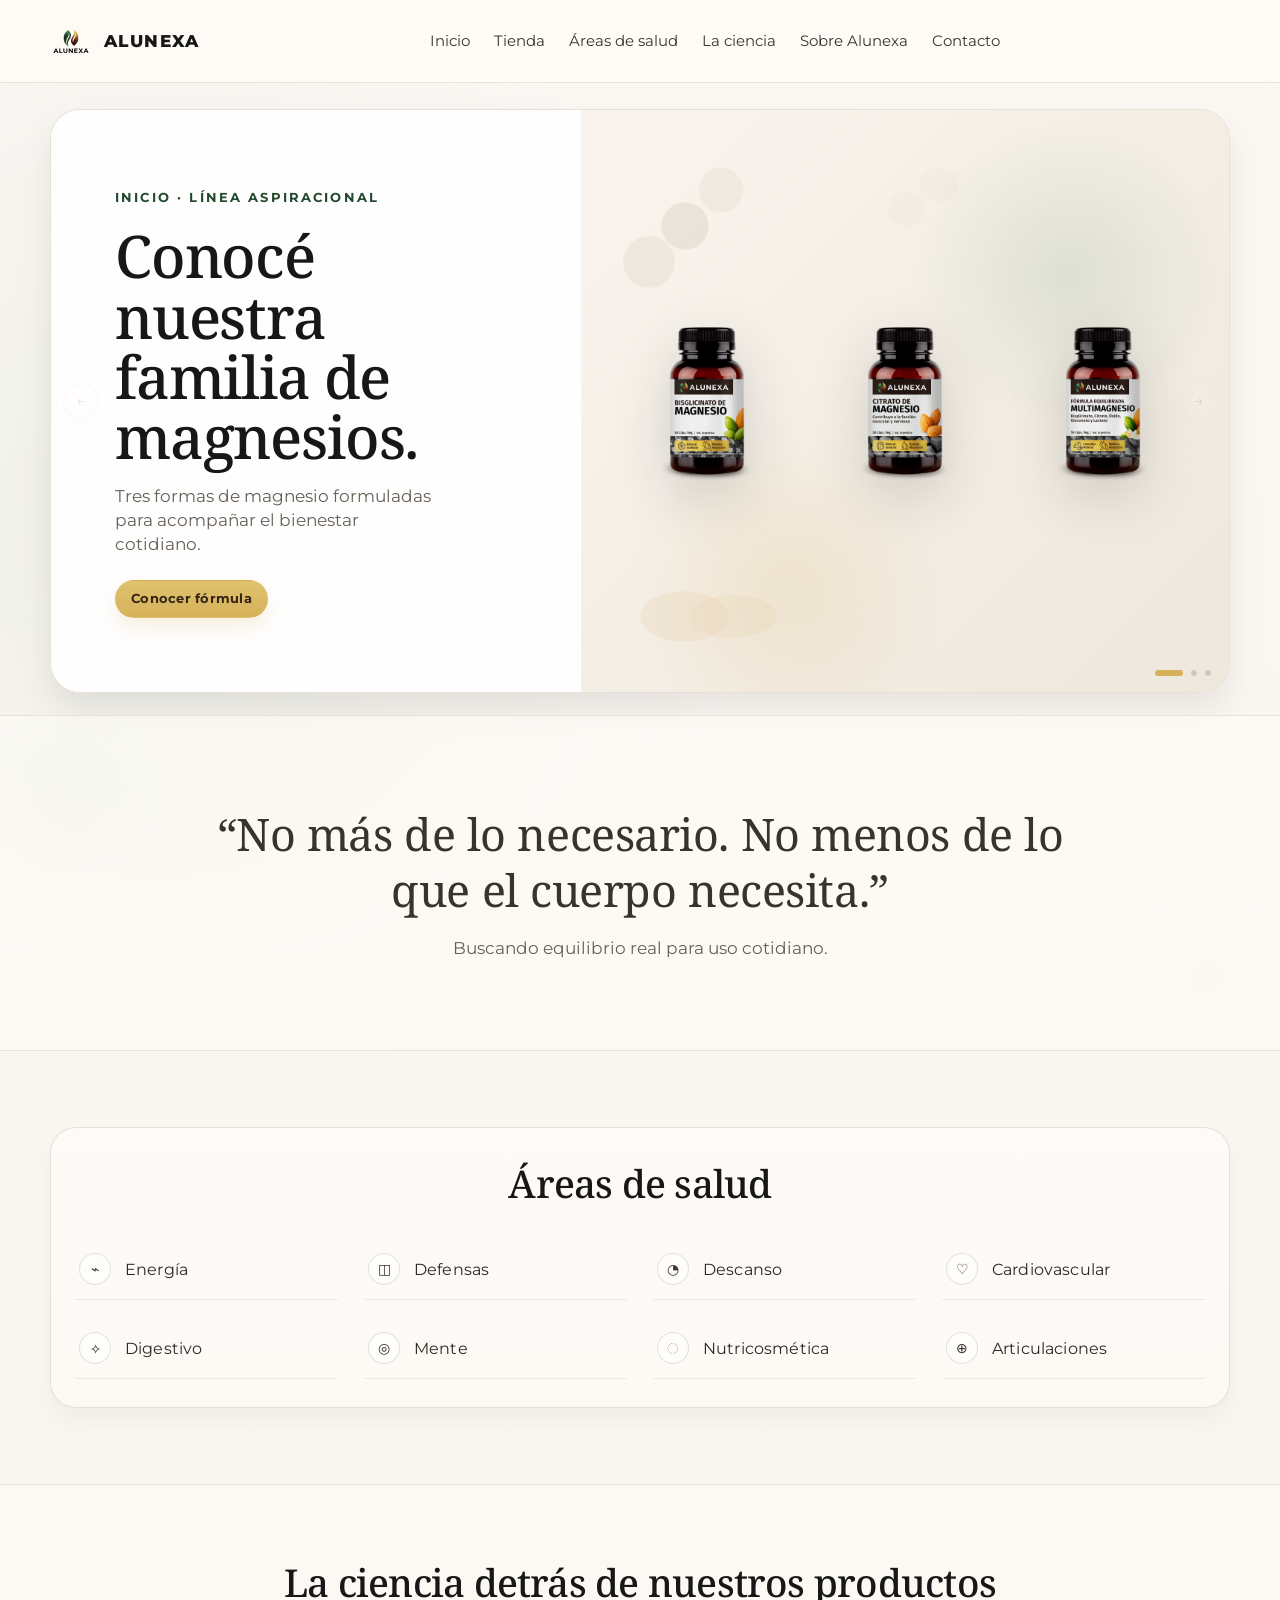
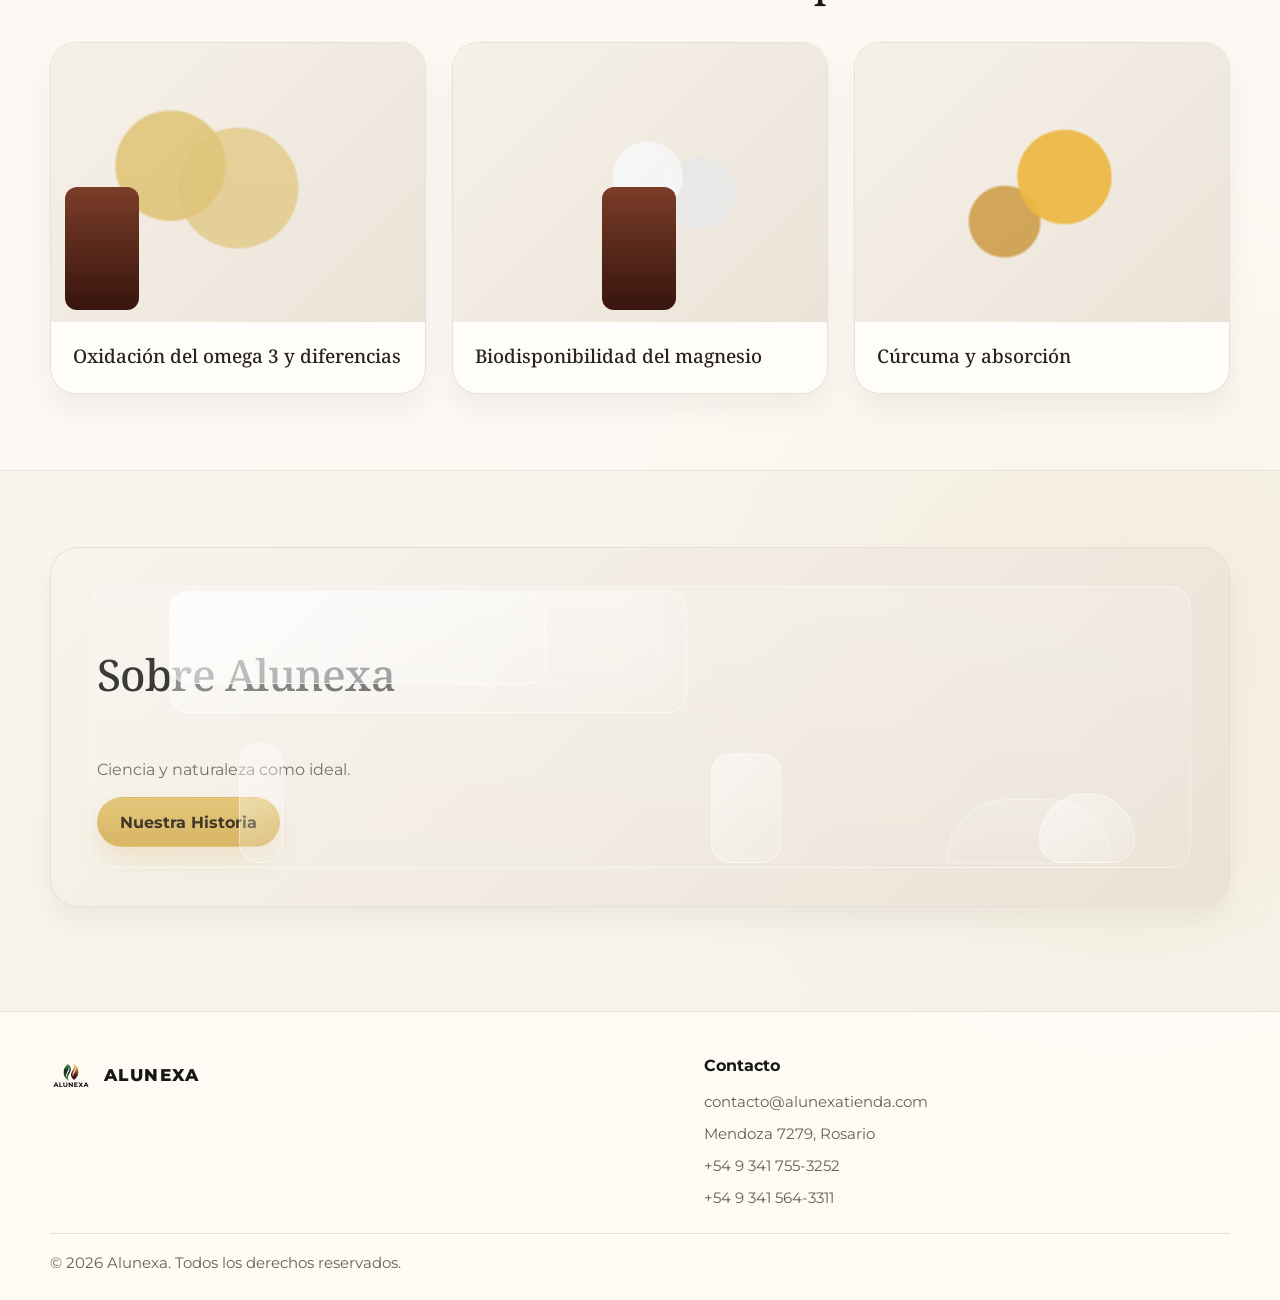
==== index.html @ 5a1b0956 "Fix about accessibility and mobile menu behavior" ====
<!DOCTYPE html>
<html lang="es">
<head>
  
  <meta charset="UTF-8" />
  <meta name="viewport" content="width=device-width, initial-scale=1.0" />
  <title>Alunexa — Ciencia y naturaleza</title>
  <meta name="description" content="Suplementos formulados con criterio. Ciencia y naturaleza para el bienestar cotidiano." />
<link rel="icon" href="assets/logo-alunexa.svg" type="image/svg+xml">
  <link rel="preconnect" href="https://fonts.googleapis.com">
  <link rel="preconnect" href="https://fonts.gstatic.com" crossorigin>
  <link href="https://fonts.googleapis.com/css2?family=Montserrat:wght@400;500;600;700&family=Noto+Sans:wght@400;500;600&family=Noto+Serif:wght@400;500;700&display=swap" rel="stylesheet">

  <link rel="stylesheet" href="styles.css">
</head>
<body>
  <header class="site-header">
    <div class="container header-inner">
      <a href="#inicio" class="brand" aria-label="Alunexa inicio">
        <img class="brand-logo" src="assets/logo-alunexa.svg" alt="Logo Alunexa">
        <div class="brand-name">ALUNEXA</div>
      </a>

      <nav class="nav" aria-label="Principal">
        <a href="#inicio">Inicio</a>
        <a href="tienda.html">Tienda</a>
        <a href="#areas">Áreas de salud</a>
        <a href="#ciencia">La ciencia</a>
        <a href="sobre-alunexa.html">Sobre Alunexa</a>
        <a href="sobre-alunexa.html#contacto">Contacto</a>
      </nav>

      <button
        class="menu-toggle"
        id="menuToggle"
        aria-label="Abrir menú"
        aria-expanded="false"
        aria-controls="mobileMenu">
        <span></span>
        <span></span>
        <span></span>
      </button>
    </div>

    <div class="mobile-menu" id="mobileMenu">
      <nav class="mobile-nav" aria-label="Menú móvil">
        <a href="#inicio">Inicio</a>
        <a href="tienda.html">Tienda</a>
        <a href="#areas">Áreas de salud</a>
        <a href="#ciencia">La ciencia</a>
        <a href="sobre-alunexa.html">Sobre Alunexa</a>
        <a href="sobre-alunexa.html#contacto">Contacto</a>
      </nav>
    </div>
  </header>

  <main id="inicio">
    <div class="hero-wrap container">
      <section class="hero-stack hero-slider" aria-label="Presentación principal deslizable">
        <div class="hero-track" id="heroTrack" aria-live="polite">
          <section class="hero-panel">
            <div class="hero-copy">
              <div class="mini-note">Inicio · Línea aspiracional</div>
              <h1 class="heading-serif">Conocé nuestra familia de magnesios.</h1>
              <p>Tres formas de magnesio formuladas para acompañar el bienestar cotidiano.</p>
              <div>
                <a class="btn-mini" href="tienda.html">Conocer fórmula</a>
              </div>
            </div>

            <div class="hero-visual" aria-hidden="true">
              <div class="abstract seed"></div>
              <div class="abstract almond"></div>
              <div class="abstract turmeric"></div>

              <div class="hero-products hero-products-mag">
                <img class="hero-bottle hero-bottle-mag" src="assets/bisglicinato-magnesio.png" alt="Bisglicinato de Magnesio">
                <img class="hero-bottle hero-bottle-mag" src="assets/citrato-magnesio.png" alt="Citrato de Magnesio">
                <img class="hero-bottle hero-bottle-mag" src="assets/multimagnesio.png" alt="Multimagnesio">
              </div>
            </div>
          </section>

          <section class="hero-panel">
            <div class="hero-copy">
              <div class="mini-note">Inicio · Producto destacado</div>
              <h2 class="heading-serif">Vitamina B12.</h2>
              <p>Energía diaria y función neurológica.</p>
              <div>
                <a class="btn-mini" href="tienda.html">Conocer fórmula</a>
              </div>
            </div>

            <div class="hero-visual" aria-hidden="true">
              <div class="abstract b12leaf"></div>
              <div class="texture texture-a"></div>

              <div class="hero-products hero-products-b12">
                <img class="hero-bottle hero-bottle-b12" src="assets/vitamina-b12.png" alt="Vitamina B12">
              </div>
            </div>
          </section>

          <section class="hero-panel">
            <div class="hero-copy">
              <div class="mini-note">Próximamente</div>
              <h2 class="heading-serif">NAD</h2>
              <p>Energía celular y equilibrio metabólico.</p>
              <div>
                <a class="btn-mini" href="tienda.html">Conocer fórmula</a>
              </div>
            </div>

            <div class="hero-visual" aria-hidden="true">
              <div class="abstract orange"></div>
              <div class="abstract oil"></div>
              <div class="texture texture-b"></div>

              <div class="hero-products hero-products-nad">
                <div class="nad-card">
                  <div>
                    <div class="nad-tag">Próximamente</div>
                    <div class="heading-serif nad-title">NAD</div>
                    <div class="nad-text">Energía celular y equilibrio metabólico.</div>
                  </div>
                </div>
              </div>
            </div>
          </section>
        </div>

        <div class="hero-slider-controls" role="group" aria-label="Controles del slider aspiracional">
          <div class="hero-nav">
            <button class="hero-arrow" id="heroPrev" aria-label="Slide anterior">←</button>
            <button class="hero-arrow" id="heroNext" aria-label="Slide siguiente">→</button>
          </div>

          <div class="hero-dots hero-dots-bottom" id="heroDots" aria-label="Indicadores de slide">
            <button class="hero-dot active" data-slide="0" aria-label="Ir al slide 1"></button>
            <button class="hero-dot" data-slide="1" aria-label="Ir al slide 2"></button>
            <button class="hero-dot" data-slide="2" aria-label="Ir al slide 3"></button>
          </div>
        </div>
      </section>
    </div>

    <div class="quote-block section-tight">
      <div class="quote-decoration quote-left"></div>
      <div class="quote-decoration quote-right"></div>

      <div class="container quote-card">
        <blockquote>“No más de lo necesario. No menos de lo que el cuerpo necesita.”</blockquote>
        <p>Buscando equilibrio real para uso cotidiano.</p>
      </div>
    </div>

    <section id="areas" class="section">
      <div class="container">
        <div class="area-strip">
          <div class="section-head">
            <h2 class="section-title heading-serif">Áreas de salud</h2>
          </div>

          <div class="grid-areas">
            <a class="health-link" href="tienda.html"><span class="health-symbol">⌁</span><span>Energía</span></a>
            <a class="health-link" href="tienda.html"><span class="health-symbol">◫</span><span>Defensas</span></a>
            <a class="health-link" href="tienda.html"><span class="health-symbol">◔</span><span>Descanso</span></a>
            <a class="health-link" href="tienda.html"><span class="health-symbol">♡</span><span>Cardiovascular</span></a>
            <a class="health-link" href="tienda.html"><span class="health-symbol">⟡</span><span>Digestivo</span></a>
            <a class="health-link" href="tienda.html"><span class="health-symbol">◎</span><span>Mente</span></a>
            <a class="health-link" href="tienda.html"><span class="health-symbol">◌</span><span>Nutricosmética</span></a>
            <a class="health-link" href="tienda.html"><span class="health-symbol">⊕</span><span>Articulaciones</span></a>
          </div>
        </div>
      </div>
    </section>

    <section id="ciencia" class="section science-section">
      <div class="container">
        <div class="section-head">
          <h2 class="section-title heading-serif">La ciencia detrás de nuestros productos</h2>
        </div>

        <div class="science-grid">
          <a class="science-card" href="ciencia.html#omega-3">
            <div class="science-media">
              <div class="science-art science-omega"></div>
              <div class="science-bottle"></div>
            </div>
            <div class="science-copy">
              <h3>Oxidación del omega 3 y diferencias</h3>
            </div>
          </a>

          <a class="science-card" href="ciencia.html#magnesio">
            <div class="science-media">
              <div class="science-art science-mag"></div>
              <div class="science-bottle science-bottle-center"></div>
            </div>
            <div class="science-copy">
              <h3>Biodisponibilidad del magnesio</h3>
            </div>
          </a>

          <a class="science-card" href="ciencia.html#curcuma">
            <div class="science-media">
              <div class="science-art science-curcuma"></div>
            </div>
            <div class="science-copy">
              <h3>Cúrcuma y absorción</h3>
            </div>
          </a>
        </div>
      </div>
    </section>

    <section id="sobre" class="section about-section">
      <div class="container">
        <div class="about-media about-layout">
          <div class="about-copy about-copy-hero">
            <h2 class="heading-serif about-title">Sobre Alunexa</h2>
            <p class="about-lead">Ciencia y naturaleza como ideal.</p>
            <div>
              <a class="btn" href="sobre-alunexa.html">Nuestra Historia</a>
            </div>
          </div>

          <div class="lab-stage" aria-hidden="true">
            <div class="lab-shape-1"></div>
            <div class="lab-shape-2"></div>
            <div class="lab-panel"></div>
            <div class="lab-card"></div>
            <div class="lab-card small"></div>
            <div class="bottle-lab"></div>
            <div class="beaker"></div>
            <div class="mortar"></div>
          </div>
        </div>
      </div>
    </section>
  </main>

  <footer class="site-footer">
    <div class="container">
      <div class="footer-grid footer-grid-2">
        <div class="footer-brand">
          <div class="brand">
            <img class="brand-logo" src="assets/logo-alunexa.svg" alt="Logo Alunexa">
            <div class="brand-name">ALUNEXA</div>
          </div>
        </div>

        <div class="footer-col">
          <h4>Contacto</h4>
          <div class="footer-links">
            <a href="mailto:contacto@alunexatienda.com">contacto@alunexatienda.com</a>
            <span>Mendoza 7279, Rosario</span>
            <a href="tel:+5493417553252">+54 9 341 755-3252</a>
            <a href="tel:+5493415643311">+54 9 341 564-3311</a>
          </div>
        </div>
      </div>

      <div class="footer-bottom">
        <span>© 2026 Alunexa. Todos los derechos reservados.</span>
      </div>
    </div>
  </footer>

  <script src="script.js"></script>
</body>
</html>
---- styles.css ----
:root{
  --bg:#f7f3ec;
  --bg-soft:#fffdfa;
  --line:#e7dfd4;
  --text:#171717;
  --muted:#666056;
  --green:#437848;
  --green-deep:#23482c;
  --gold:#d6b15a;
  --shadow:0 18px 34px rgba(17,17,17,.08);
  --radius-xl:30px;
  --radius-lg:24px;
  --radius-md:18px;
  --container:1180px;
}

*{box-sizing:border-box}
html{scroll-behavior:smooth}
body{
  margin:0;
  font-family:"Montserrat","Noto Sans",Arial,sans-serif;
  color:var(--text);
  background:
    radial-gradient(circle at 12% 18%, rgba(67,120,72,.06), transparent 23%),
    radial-gradient(circle at 88% 78%, rgba(214,177,90,.12), transparent 21%),
    linear-gradient(180deg, #fbf8f4 0%, var(--bg) 100%);
  line-height:1.45;
}

img{max-width:100%;display:block}
a{text-decoration:none;color:inherit}
button{font:inherit}

.container{
  width:min(var(--container), calc(100% - 34px));
  margin:0 auto;
}

.section{padding:76px 0}
.section-tight{padding:52px 0}

.heading-serif{
  font-family:"Noto Serif",serif;
  font-weight:500;
  letter-spacing:-.02em;
}

.section-head{
  max-width:880px;
  margin:0 auto;
  text-align:center;
}

.section-title{
  margin:0;
  font-size:clamp(1.95rem, 3vw, 3rem);
  line-height:1.12;
}

.site-header{
  position:sticky;
  top:0;
  z-index:20;
  backdrop-filter:blur(12px);
  background:rgba(255,252,247,.84);
  border-bottom:1px solid rgba(231,223,212,.9);
}

.header-inner{
  min-height:82px;
  display:grid;
  grid-template-columns:auto 1fr auto;
  gap:20px;
  align-items:center;
}

.brand{
  display:flex;
  align-items:center;
  gap:12px;
}

.brand-logo{
  width:42px;
  height:42px;
  object-fit:contain;
}

.brand-name{
  font-size:1.08rem;
  font-weight:800;
  letter-spacing:.08em;
}

.nav{
  display:flex;
  justify-content:center;
  gap:24px;
  flex-wrap:wrap;
}

.nav a{
  position:relative;
  padding:6px 0;
  font-size:.95rem;
  color:#39342e;
}

.nav a::after{
  content:"";
  position:absolute;
  left:0;
  bottom:0;
  width:100%;
  height:1px;
  background:var(--gold);
  transform:scaleX(0);
  transform-origin:center;
  transition:all .22s ease;
}

.nav a:hover::after{
  transform:scaleX(1);
}

.menu-toggle{
  display:none;
  width:44px;
  height:44px;
  border:none;
  background:transparent;
  padding:0;
  cursor:pointer;
  align-items:center;
  justify-content:center;
  flex-direction:column;
  gap:5px;
}

.menu-toggle span{
  display:block;
  width:20px;
  height:1.5px;
  background:#2d2924;
  transition:all .22s ease;
}

.mobile-menu{
  display:none;
  border-top:1px solid rgba(231,223,212,.9);
  background:rgba(255,252,247,.96);
}

.mobile-nav{
  display:flex;
  flex-direction:column;
  gap:0;
  padding:10px 18px 16px;
}

.mobile-nav a{
  padding:14px 0;
  border-bottom:1px solid rgba(35,72,44,.08);
  color:#2d2924;
  font-size:.98rem;
}

.mobile-nav a:last-child{
  border-bottom:none;
}

.mobile-menu.is-open{
  display:block;
}

.btn,
.btn-mini{
  display:inline-flex;
  align-items:center;
  justify-content:center;
  border-radius:999px;
  border:1px solid transparent;
  transition:all .22s ease;
  cursor:pointer;
  background:linear-gradient(180deg, #e0c26d 0%, var(--gold) 100%);
  color:#312617;
  font-weight:700;
}

.btn{
  min-height:50px;
  padding:0 22px;
  box-shadow:0 12px 22px rgba(214,177,90,.24);
}

.btn-mini{
  min-height:38px;
  padding:0 15px;
  font-size:.83rem;
  letter-spacing:.02em;
  box-shadow:0 10px 18px rgba(214,177,90,.18);
}

.btn:hover,
.btn-mini:hover{
  transform:translateY(-1px);
}

.hero-wrap{
  padding:26px 0 22px;
}

.hero-stack{
  background:rgba(255,253,250,.82);
  border:1px solid rgba(231,223,212,.95);
  border-radius:var(--radius-xl);
  overflow:hidden;
  box-shadow:var(--shadow);
  position:relative;
}

.hero-slider{
  position:relative;
}

.hero-track{
  display:flex;
  width:100%;
  transition:transform .45s ease;
  will-change:transform;
}

.hero-panel{
  min-width:100%;
  min-height:540px;
  display:grid;
  grid-template-columns:.9fr 1.1fr;
  align-items:stretch;
  background:
    linear-gradient(180deg, rgba(255,255,255,.92), rgba(255,255,255,.95)),
    linear-gradient(135deg, #fbf8f3 0%, #f2ece2 100%);
}

.hero-copy{
  padding:78px 56px 74px 64px;
  display:flex;
  flex-direction:column;
  justify-content:center;
  position:relative;
  z-index:2;
}

.hero-copy h1,
.hero-copy h2{
  margin:0 0 18px;
  line-height:1.02;
  max-width:10ch;
  font-size:clamp(2.4rem, 4.6vw, 4.4rem);
}

.hero-copy p{
  margin:0 0 24px;
  max-width:30ch;
  font-size:1.04rem;
  color:var(--muted);
}

.mini-note{
  font-size:.84rem;
  text-transform:uppercase;
  letter-spacing:.16em;
  font-weight:700;
  color:var(--green-deep);
  margin-bottom:18px;
}

.hero-visual{
  position:relative;
  overflow:hidden;
  background:
    radial-gradient(circle at 75% 28%, rgba(67,120,72,.12), transparent 24%),
    radial-gradient(circle at 32% 82%, rgba(214,177,90,.16), transparent 24%),
    linear-gradient(135deg, #f9f5ee 0%, #eee7dc 100%);
}

.hero-products{
  position:absolute;
  inset:0;
  display:flex;
  align-items:end;
  justify-content:center;
  gap:20px;
  padding:34px 34px 28px;
  z-index:2;
}

.hero-products-mag{
  gap:12px;
  align-items:center;
  justify-content:center;
  padding:24px;
}

.hero-products-b12{
  justify-content:flex-end;
  padding-right:58px;
  align-items:center;
}

.hero-products-nad{
  justify-content:flex-end;
  padding-right:68px;
  align-items:center;
}

.hero-bottle{
  height:auto;
  object-fit:contain;
}

.hero-bottle-mag{
  width:min(31%, 270px);
  filter:drop-shadow(0 20px 28px rgba(17,17,17,.16));
}

.hero-bottle-b12{
  width:min(66%, 460px);
  filter:drop-shadow(0 22px 30px rgba(17,17,17,.18));
}

.nad-card{
  width:min(60%, 410px);
  min-height:250px;
  border-radius:24px;
  border:1px solid rgba(231,223,212,.9);
  background:linear-gradient(135deg, rgba(255,255,255,.88), rgba(255,255,255,.62));
  box-shadow:0 22px 34px rgba(17,17,17,.08);
  display:grid;
  place-items:center;
  text-align:center;
  padding:28px;
}

.nad-tag{
  font-size:.78rem;
  letter-spacing:.18em;
  text-transform:uppercase;
  color:var(--green-deep);
  font-weight:700;
  margin-bottom:10px;
}

.nad-title{
  font-size:2.4rem;
  line-height:1;
  margin-bottom:10px;
}

.nad-text{
  color:var(--muted);
  max-width:22ch;
  margin:0 auto;
}

.texture,
.abstract{
  position:absolute;
  pointer-events:none;
}

.texture-a{
  width:180px;
  height:180px;
  left:16px;
  top:20px;
  opacity:.16;
  background:radial-gradient(circle at 40% 40%, rgba(67,120,72,.28), transparent 62%);
}

.texture-b{
  width:160px;
  height:160px;
  right:18px;
  bottom:18px;
  opacity:.16;
  background:radial-gradient(circle at 55% 55%, rgba(214,177,90,.32), transparent 64%);
}

.abstract.seed{
  width:180px;
  height:180px;
  left:14px;
  top:26px;
  opacity:.18;
  background-image:
    radial-gradient(ellipse at 50% 50%, rgba(142,112,71,.6) 0 18%, transparent 19%),
    radial-gradient(ellipse at 30% 70%, rgba(142,112,71,.45) 0 14%, transparent 15%),
    radial-gradient(ellipse at 70% 30%, rgba(142,112,71,.38) 0 12%, transparent 13%);
}

.abstract.turmeric{
  width:188px;
  height:120px;
  left:24px;
  bottom:18px;
  opacity:.18;
  background-image:
    radial-gradient(ellipse at 42% 52%, rgba(209,141,54,.44) 0 28%, transparent 29%),
    radial-gradient(ellipse at 68% 52%, rgba(209,141,54,.32) 0 24%, transparent 25%);
}

.abstract.b12leaf{
  width:180px;
  height:240px;
  right:16px;
  top:22px;
  opacity:.18;
  background-image:linear-gradient(180deg, rgba(104,146,80,.44), rgba(78,112,57,.22));
  clip-path:polygon(51% 0, 62% 8%, 76% 18%, 88% 34%, 95% 52%, 92% 76%, 79% 94%, 60% 100%, 49% 83%, 42% 66%, 36% 48%, 32% 32%, 35% 16%);
}

.abstract.orange{
  width:200px;
  height:200px;
  right:26px;
  bottom:24px;
  opacity:.14;
  background-image:
    radial-gradient(circle at 50% 50%, rgba(214,145,61,.34) 0 28%, transparent 29%),
    radial-gradient(circle at 50% 50%, rgba(214,145,61,.2) 30% 38%, transparent 39%);
}

.abstract.almond{
  width:160px;
  height:150px;
  left:38%;
  top:24px;
  opacity:.12;
  background-image:
    radial-gradient(ellipse at 50% 50%, rgba(160,111,71,.28) 0 16%, transparent 17%),
    radial-gradient(ellipse at 70% 34%, rgba(160,111,71,.22) 0 12%, transparent 13%);
}

.abstract.oil{
  width:200px;
  height:160px;
  left:44%;
  bottom:22px;
  opacity:.12;
  background-image:
    radial-gradient(circle at 48% 55%, rgba(208,170,83,.34) 0 18%, transparent 19%),
    radial-gradient(circle at 68% 66%, rgba(208,170,83,.24) 0 10%, transparent 11%);
}

.hero-slider-controls{
  position:absolute;
  inset:0;
  z-index:5;
  pointer-events:none;
}

.hero-nav,
.hero-dots{
  pointer-events:auto;
}

.hero-nav{
  position:absolute;
  inset:0;
}

.hero-arrow{
  position:absolute;
  top:50%;
  transform:translateY(-50%);
  width:36px;
  height:36px;
  border-radius:999px;
  border:1px solid rgba(231,223,212,.72);
  background:rgba(255,253,250,.42);
  color:rgba(23,23,23,.42);
  display:grid;
  place-items:center;
  box-shadow:0 8px 18px rgba(17,17,17,.03);
  cursor:pointer;
  opacity:.28;
  transition:all .22s ease;
  backdrop-filter:blur(4px);
}

.hero-arrow:hover{
  opacity:.62;
  background:rgba(255,253,250,.68);
  color:rgba(23,23,23,.62);
}

#heroPrev{
  left:12px;
}

#heroNext{
  right:12px;
}

.hero-dots{
  position:absolute;
  display:flex;
  align-items:center;
  justify-content:center;
}

.hero-dots-bottom{
  right:18px;
  bottom:16px;
  top:auto;
  left:auto;
  transform:none;
  flex-direction:row;
  gap:8px;
}

.hero-dot{
  width:6px;
  height:6px;
  border-radius:999px;
  border:none;
  padding:0;
  background:rgba(35,72,44,.18);
  cursor:pointer;
  transition:all .22s ease;
}

.hero-dot.active{
  width:28px;
  height:6px;
  border-radius:999px;
  background:var(--gold);
}

.quote-block{
  text-align:center;
  background:rgba(255,253,249,.6);
  border-top:1px solid rgba(231,223,212,.85);
  border-bottom:1px solid rgba(231,223,212,.85);
  position:relative;
  overflow:hidden;
  padding:80px 0;
}

.quote-card{
  position:relative;
  z-index:1;
  padding:10px 20px;
  max-width:900px;
  margin:0 auto;
}

.quote-card blockquote{
  margin:0;
  font-size:clamp(2.1rem, 3.5vw, 3rem);
  line-height:1.25;
  color:#3a332c;
  font-family:"Noto Serif",serif;
  letter-spacing:-.01em;
}

.quote-card p{
  margin:18px auto 0;
  max-width:46ch;
  color:var(--muted);
  font-size:1.05rem;
}

.quote-decoration{
  position:absolute;
  pointer-events:none;
  opacity:.12;
}

.quote-left{
  left:0;
  top:0;
  width:180px;
  height:180px;
  background:radial-gradient(circle at 40% 40%, rgba(67,120,72,.18), transparent 60%);
}

.quote-right{
  right:0;
  bottom:0;
  width:180px;
  height:180px;
  background:radial-gradient(circle at 60% 60%, rgba(214,177,90,.18), transparent 60%);
}

.area-strip{
  background:rgba(255,253,250,.68);
  border:1px solid rgba(231,223,212,.95);
  border-radius:26px;
  box-shadow:0 12px 22px rgba(17,17,17,.04);
  padding:34px 24px 28px;
}

.grid-areas{
  display:grid;
  grid-template-columns:repeat(4, minmax(0,1fr));
  gap:18px 26px;
  margin-top:34px;
}

.health-link{
  display:flex;
  align-items:center;
  gap:14px;
  padding:14px 4px;
  border-bottom:1px solid rgba(35,72,44,.08);
  color:#2d2924;
  transition:all .22s ease;
}

.health-link:hover{
  transform:translateX(4px);
}

.health-symbol{
  width:32px;
  height:32px;
  border-radius:50%;
  border:1px solid rgba(35,72,44,.14);
  display:grid;
  place-items:center;
  color:#3a352f;
  font-size:.9rem;
  background:rgba(255,255,255,.55);
  flex:0 0 auto;
  transition:all .22s ease;
}

.health-link:hover .health-symbol{
  border-color:rgba(214,177,90,.42);
  background:rgba(255,255,255,.8);
}

.health-link span:last-child{
  font-size:1rem;
  letter-spacing:.01em;
}

.science-section{
  background:rgba(255,253,249,.44);
  border-top:1px solid rgba(231,223,212,.95);
  border-bottom:1px solid rgba(231,223,212,.95);
}

.science-grid{
  display:grid;
  grid-template-columns:repeat(3, minmax(0,1fr));
  gap:26px;
  margin-top:38px;
}

.science-card{
  background:rgba(255,253,250,.92);
  border:1px solid rgba(231,223,212,.95);
  border-radius:26px;
  overflow:hidden;
  box-shadow:0 16px 28px rgba(17,17,17,.05);
  transition:all .24s ease;
}

.science-card:hover{
  transform:translateY(-4px);
  box-shadow:0 20px 34px rgba(17,17,17,.08);
}

.science-media{
  aspect-ratio:1.34 / 1;
  position:relative;
  overflow:hidden;
  background:linear-gradient(135deg, #f6f1e8 0%, #ebe3d8 100%);
}

.science-art{
  position:absolute;
  inset:0;
  opacity:.95;
}

.science-omega{
  background:
    radial-gradient(circle at 32% 44%, rgba(223,194,116,.9) 0 18%, transparent 19%),
    radial-gradient(circle at 50% 52%, rgba(223,194,116,.7) 0 25%, transparent 26%);
}

.science-mag{
  background:
    radial-gradient(circle at 52% 48%, rgba(247,247,247,.96) 0 14%, transparent 15%),
    radial-gradient(circle at 66% 54%, rgba(231,231,231,.92) 0 12%, transparent 13%);
}

.science-curcuma{
  background:
    radial-gradient(circle at 56% 48%, rgba(236,180,57,.92) 0 18%, transparent 19%),
    radial-gradient(circle at 40% 64%, rgba(195,134,28,.72) 0 12%, transparent 13%);
}

.science-bottle{
  position:absolute;
  bottom:12px;
  left:14px;
  width:74px;
  aspect-ratio:3 / 5;
  border-radius:12px;
  background:linear-gradient(180deg, #7a3d28, #38150e);
}

.science-bottle-center{
  left:calc(50% - 38px);
}

.science-copy{
  padding:22px 22px 24px;
}

.science-copy h3{
  margin:0;
  font-size:1.18rem;
  line-height:1.3;
  font-family:"Noto Serif", serif;
  font-weight:500;
  color:#27231f;
}

.about-section{
  position:relative;
}

.about-media{
  background:rgba(255,253,250,.92);
  border:1px solid rgba(231,223,212,.95);
  border-radius:28px;
  overflow:hidden;
  box-shadow:0 14px 26px rgba(17,17,17,.05);
  min-height:420px;
  position:relative;
  background:linear-gradient(135deg, #f8f4ed 0%, #ebe2d6 100%);
}

.about-layout{
  min-height:360px;
  display:grid;
  grid-template-columns:1.1fr .9fr;
  align-items:stretch;
  overflow:hidden;
}

.about-copy{
  padding:34px 30px;
  display:flex;
  flex-direction:column;
  gap:16px;
  justify-content:center;
}

.about-copy-hero{
  border:none;
  box-shadow:none;
  background:transparent;
  border-radius:0;
  padding:52px 46px;
}

.about-title{
  font-size:clamp(2rem,3.4vw,3.4rem);
}

.about-lead{
  max-width:34ch;
  color:var(--muted);
  margin:0;
}

.lab-stage{
  position:absolute;
  inset:0;
}

.lab-shape-1,
.lab-shape-2{
  position:absolute;
  border-radius:24px;
  border:1px solid rgba(255,255,255,.35);
  background:linear-gradient(180deg, rgba(255,255,255,.18), rgba(255,255,255,.06));
}

.lab-shape-1{
  left:10%;
  top:12%;
  width:42%;
  height:26%;
}

.lab-shape-2{
  right:10%;
  bottom:12%;
  width:14%;
  height:18%;
  border-radius:999px 999px 24px 24px;
}

.lab-panel{
  position:absolute;
  inset:38px;
  border-radius:22px;
  border:1px solid rgba(255,255,255,.38);
  background:linear-gradient(180deg, rgba(255,255,255,.2), rgba(255,255,255,.06));
}

.lab-card,
.lab-card.small,
.beaker,
.mortar,
.bottle-lab{
  position:absolute;
  border-radius:20px;
  background:linear-gradient(135deg, rgba(255,255,255,.5), rgba(255,255,255,.12));
  border:1px solid rgba(255,255,255,.44);
}

.lab-card{
  left:10%;
  top:12%;
  width:44%;
  height:34%;
}

.lab-card.small{
  right:9%;
  bottom:12%;
  width:32%;
  height:26%;
}

.beaker{
  left:56%;
  bottom:12%;
  width:70px;
  height:110px;
}

.mortar{
  right:8%;
  bottom:12%;
  width:96px;
  height:70px;
  border-radius:50px 50px 24px 24px;
}

.bottle-lab{
  left:16%;
  bottom:12%;
  width:44px;
  height:120px;
}

.site-footer{
  margin-top:28px;
  border-top:1px solid rgba(231,223,212,.95);
  background:rgba(255,252,247,.9);
  padding:42px 0 26px;
}

.footer-grid{
  display:grid;
  gap:22px;
}

.footer-grid-2{
  grid-template-columns:1.2fr 1fr;
}

.footer-col h4{
  margin:0 0 14px;
  font-size:1rem;
}

.footer-links{
  display:grid;
  gap:10px;
}

.footer-note,
.footer-links a,
.footer-links span,
.footer-bottom{
  color:var(--muted);
  font-size:.95rem;
}

.footer-bottom{
  border-top:1px solid rgba(231,223,212,.95);
  margin-top:24px;
  padding-top:18px;
  display:flex;
  flex-wrap:wrap;
  justify-content:space-between;
  gap:12px;
}

:focus-visible{
  outline:2px solid var(--gold);
  outline-offset:2px;
}

@media (prefers-reduced-motion: reduce){
  .hero-track{
    transition:none;
  }

  .science-card,
  .btn,
  .btn-mini,
  .health-link,
  .hero-arrow,
  .hero-dot,
  .nav a::after{
    transition:none;
  }
}

@media (max-width:1120px){
  .science-grid,
  .grid-areas,
  .footer-grid-2{
    grid-template-columns:repeat(2, minmax(0,1fr));
  }

  .about-layout{
    grid-template-columns:1fr;
  }
}

@media (max-width:760px){
  .section{
    padding:58px 0;
  }

  .header-inner{
    grid-template-columns:auto auto;
    align-items:center;
  }

  .nav{
    display:none;
  }

  .menu-toggle{
    display:flex;
    justify-self:end;
  }

  .hero-panel,
  .science-grid,
  .grid-areas,
  .footer-grid-2,
  .about-layout{
    grid-template-columns:1fr;
  }

  .hero-panel{
    min-height:auto;
  }

  .hero-copy{
    padding:42px 24px 28px;
  }

  .hero-copy h1,
  .hero-copy h2{
    max-width:none;
  }

  .hero-visual{
    min-height:340px;
  }

  .hero-products-mag,
  .hero-products-b12,
  .hero-products-nad{
    justify-content:center;
    padding:24px 18px 18px;
  }

  .hero-bottle-mag{
    width:min(30%, 150px);
  }

  .hero-bottle-b12{
    width:min(62%, 320px);
  }

  .nad-card{
    width:min(88%, 340px);
    min-height:220px;
  }

  .quote-card{
    padding:36px 12px;
  }

  .about-copy-hero{
    padding:36px 24px;
  }

  .about-media{
    min-height:420px;
  }
}
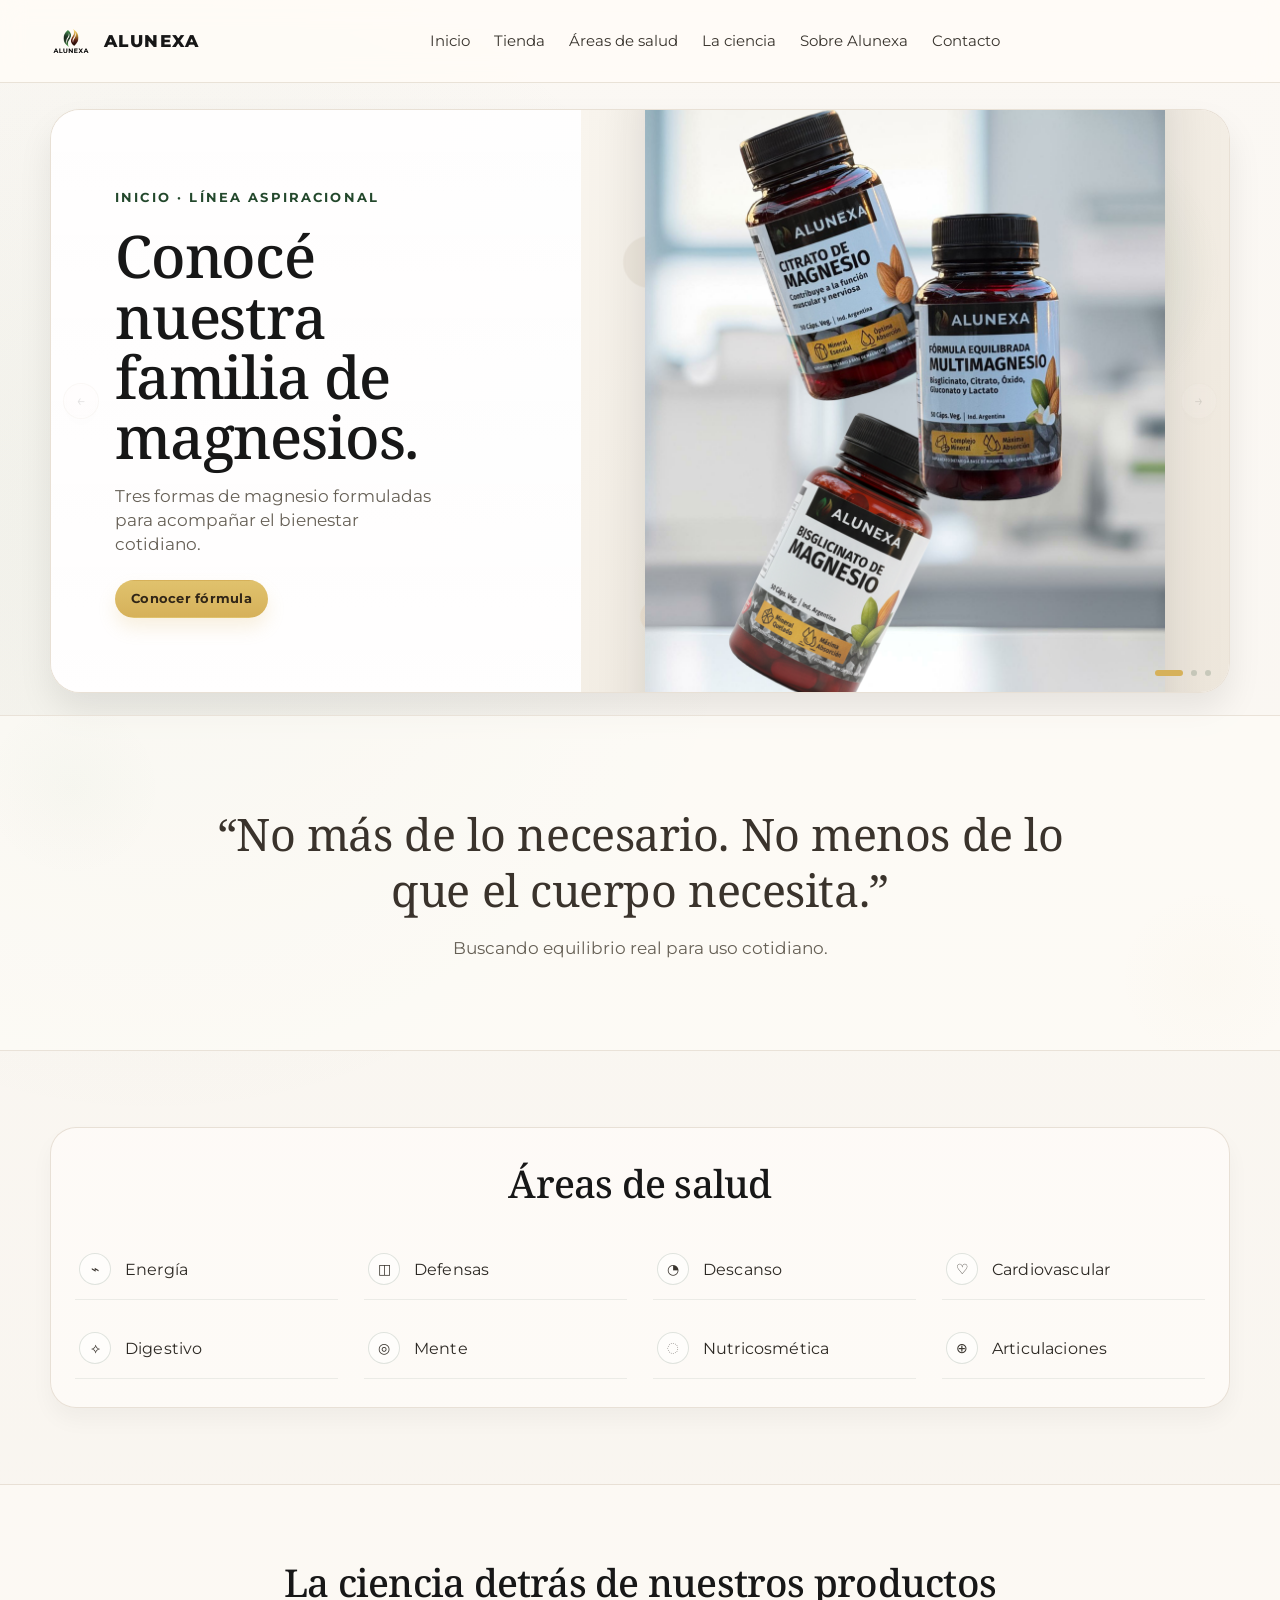
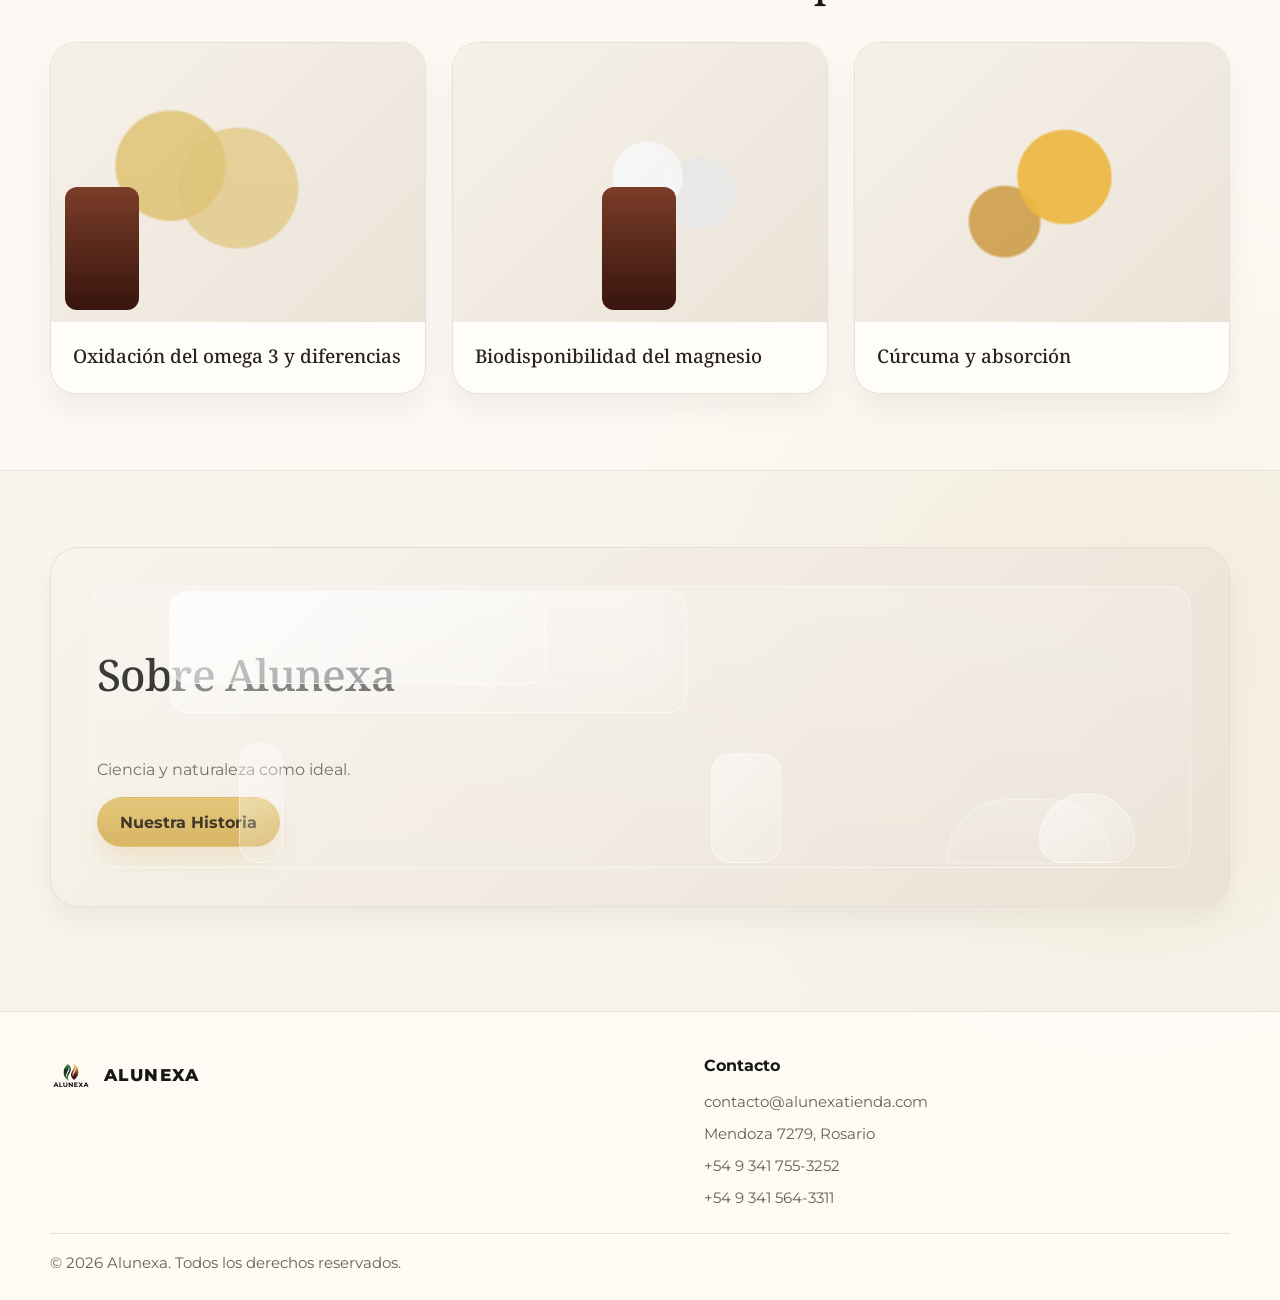
==== commit b1635cee: "Reemplaza frascos individuales de magnesio por imagen de familia - Hero slider ahora muestra familia" ====
--- a/index.html
+++ b/index.html
@@ -6,6 +6,16 @@
   <meta name="viewport" content="width=device-width, initial-scale=1.0" />
   <title>Alunexa — Ciencia y naturaleza</title>
   <meta name="description" content="Suplementos formulados con criterio. Ciencia y naturaleza para el bienestar cotidiano." />
+  <meta property="og:type" content="website">
+  <meta property="og:url" content="https://alunexa-site.vercel.app/">
+  <meta property="og:title" content="Alunexa — Ciencia y naturaleza">
+  <meta property="og:description" content="Suplementos formulados con criterio. Ciencia y naturaleza para el bienestar cotidiano.">
+  <meta property="og:image" content="https://alunexa-site.vercel.app/assets/logo-alunexa.svg">
+  <meta property="og:locale" content="es_AR">
+  <meta property="og:site_name" content="Alunexa">
+  <meta name="twitter:card" content="summary_large_image">
+  <meta name="twitter:title" content="Alunexa — Ciencia y naturaleza">
+  <meta name="twitter:description" content="Suplementos formulados con criterio. Ciencia y naturaleza para el bienestar cotidiano.">
 <link rel="icon" href="assets/logo-alunexa.svg" type="image/svg+xml">
   <link rel="preconnect" href="https://fonts.googleapis.com">
   <link rel="preconnect" href="https://fonts.gstatic.com" crossorigin>
@@ -14,6 +24,7 @@
   <link rel="stylesheet" href="styles.css">
 </head>
 <body>
+  <a href="#inicio" class="sr-only">Saltar al contenido principal</a>
   <header class="site-header">
     <div class="container header-inner">
       <a href="#inicio" class="brand" aria-label="Alunexa inicio">
@@ -74,9 +85,7 @@
               <div class="abstract turmeric"></div>
 
               <div class="hero-products hero-products-mag">
-                <img class="hero-bottle hero-bottle-mag" src="assets/bisglicinato-magnesio.png" alt="Bisglicinato de Magnesio">
-                <img class="hero-bottle hero-bottle-mag" src="assets/citrato-magnesio.png" alt="Citrato de Magnesio">
-                <img class="hero-bottle hero-bottle-mag" src="assets/multimagnesio.png" alt="Multimagnesio">
+                <img class="hero-bottle hero-bottle-familia" src="assets/familia-magnesio.png" alt="Familia de Magnesios Alunexa">
               </div>
             </div>
           </section>
@@ -267,6 +276,7 @@
     </div>
   </footer>
 
-  <script src="script.js"></script>
+  <script src="script.js" defer></script>
+  <script defer src="/_vercel/insights/script.js"></script>
 </body>
 </html>
--- a/styles.css
+++ b/styles.css
@@ -321,6 +321,12 @@
 .hero-bottle-mag{
   width:min(31%, 270px);
   filter:drop-shadow(0 20px 28px rgba(17,17,17,.16));
+}
+
+.hero-bottle-familia{
+  width:min(88%, 520px);
+  filter:drop-shadow(0 20px 28px rgba(17,17,17,.14));
+  object-fit:contain;
 }
 
 .hero-bottle-b12{
@@ -1015,4 +1021,15 @@
   .about-media{
     min-height:420px;
   }
+}
+.sr-only{
+  position:absolute;
+  width:1px;
+  height:1px;
+  padding:0;
+  margin:-1px;
+  overflow:hidden;
+  clip:rect(0, 0, 0, 0);
+  white-space:nowrap;
+  border:0;
 }
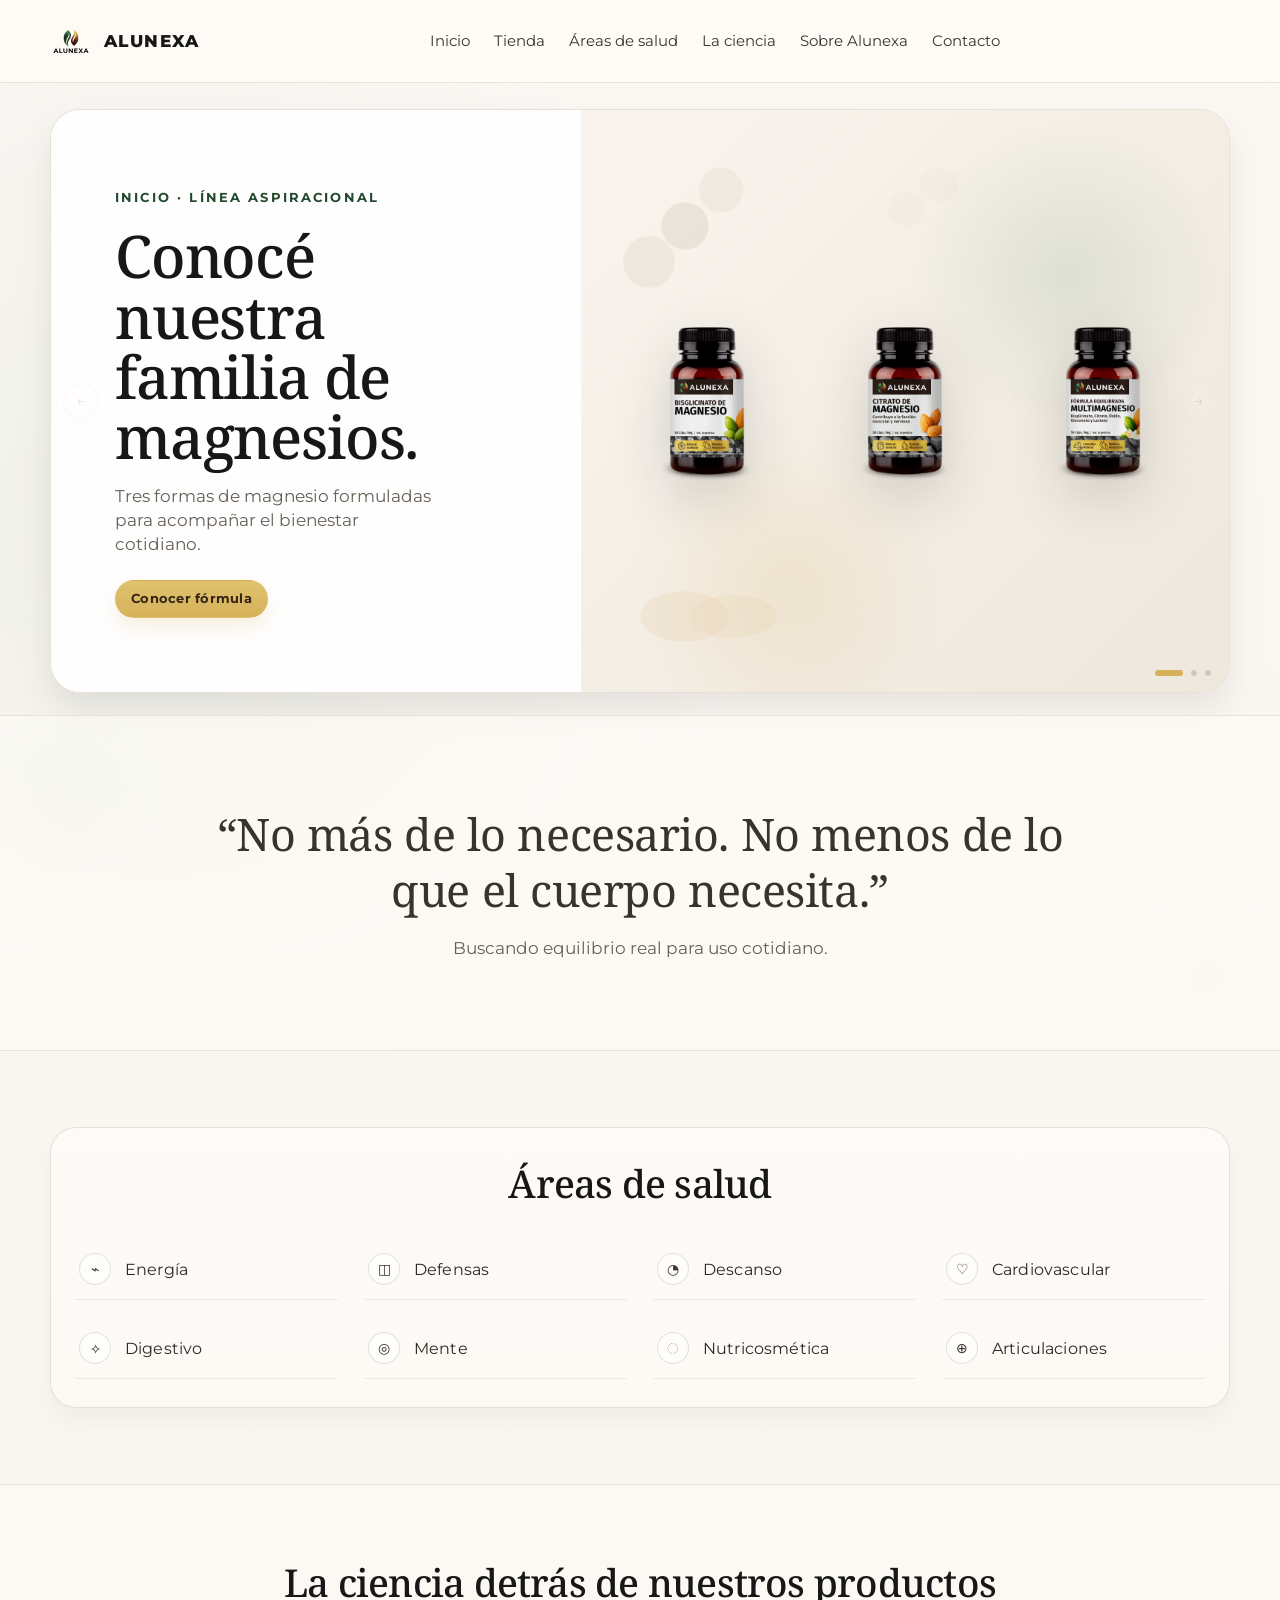
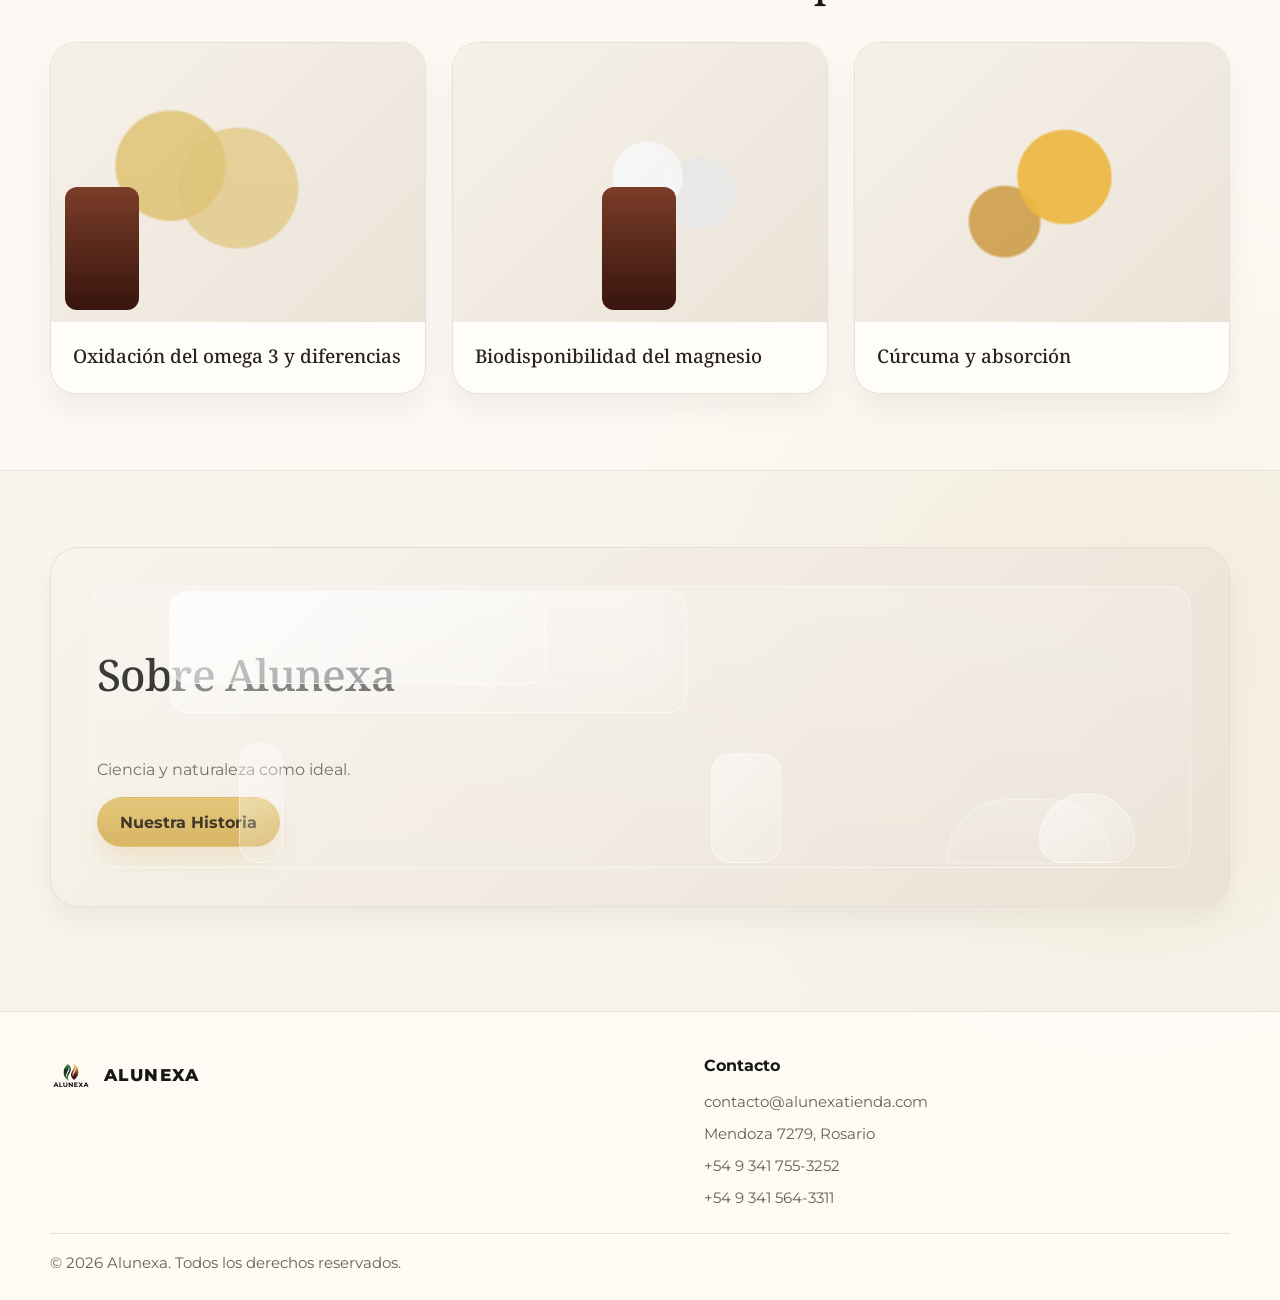
==== commit df7885c7: "Revierte hero magnesio a los 3 frascos individuales originales Co-Authored-By: Claude Sonnet 4.6 <no" ====
--- a/index.html
+++ b/index.html
@@ -85,7 +85,9 @@
               <div class="abstract turmeric"></div>
 
               <div class="hero-products hero-products-mag">
-                <img class="hero-bottle hero-bottle-familia" src="assets/familia-magnesio.png" alt="Familia de Magnesios Alunexa">
+                <img class="hero-bottle hero-bottle-mag" src="assets/bisglicinato-magnesio.png" alt="Bisglicinato de Magnesio">
+                <img class="hero-bottle hero-bottle-mag" src="assets/citrato-magnesio.png" alt="Citrato de Magnesio">
+                <img class="hero-bottle hero-bottle-mag" src="assets/multimagnesio.png" alt="Multimagnesio">
               </div>
             </div>
           </section>
--- a/styles.css
+++ b/styles.css
@@ -323,11 +323,6 @@
   filter:drop-shadow(0 20px 28px rgba(17,17,17,.16));
 }
 
-.hero-bottle-familia{
-  width:min(88%, 520px);
-  filter:drop-shadow(0 20px 28px rgba(17,17,17,.14));
-  object-fit:contain;
-}
 
 .hero-bottle-b12{
   width:min(66%, 460px);
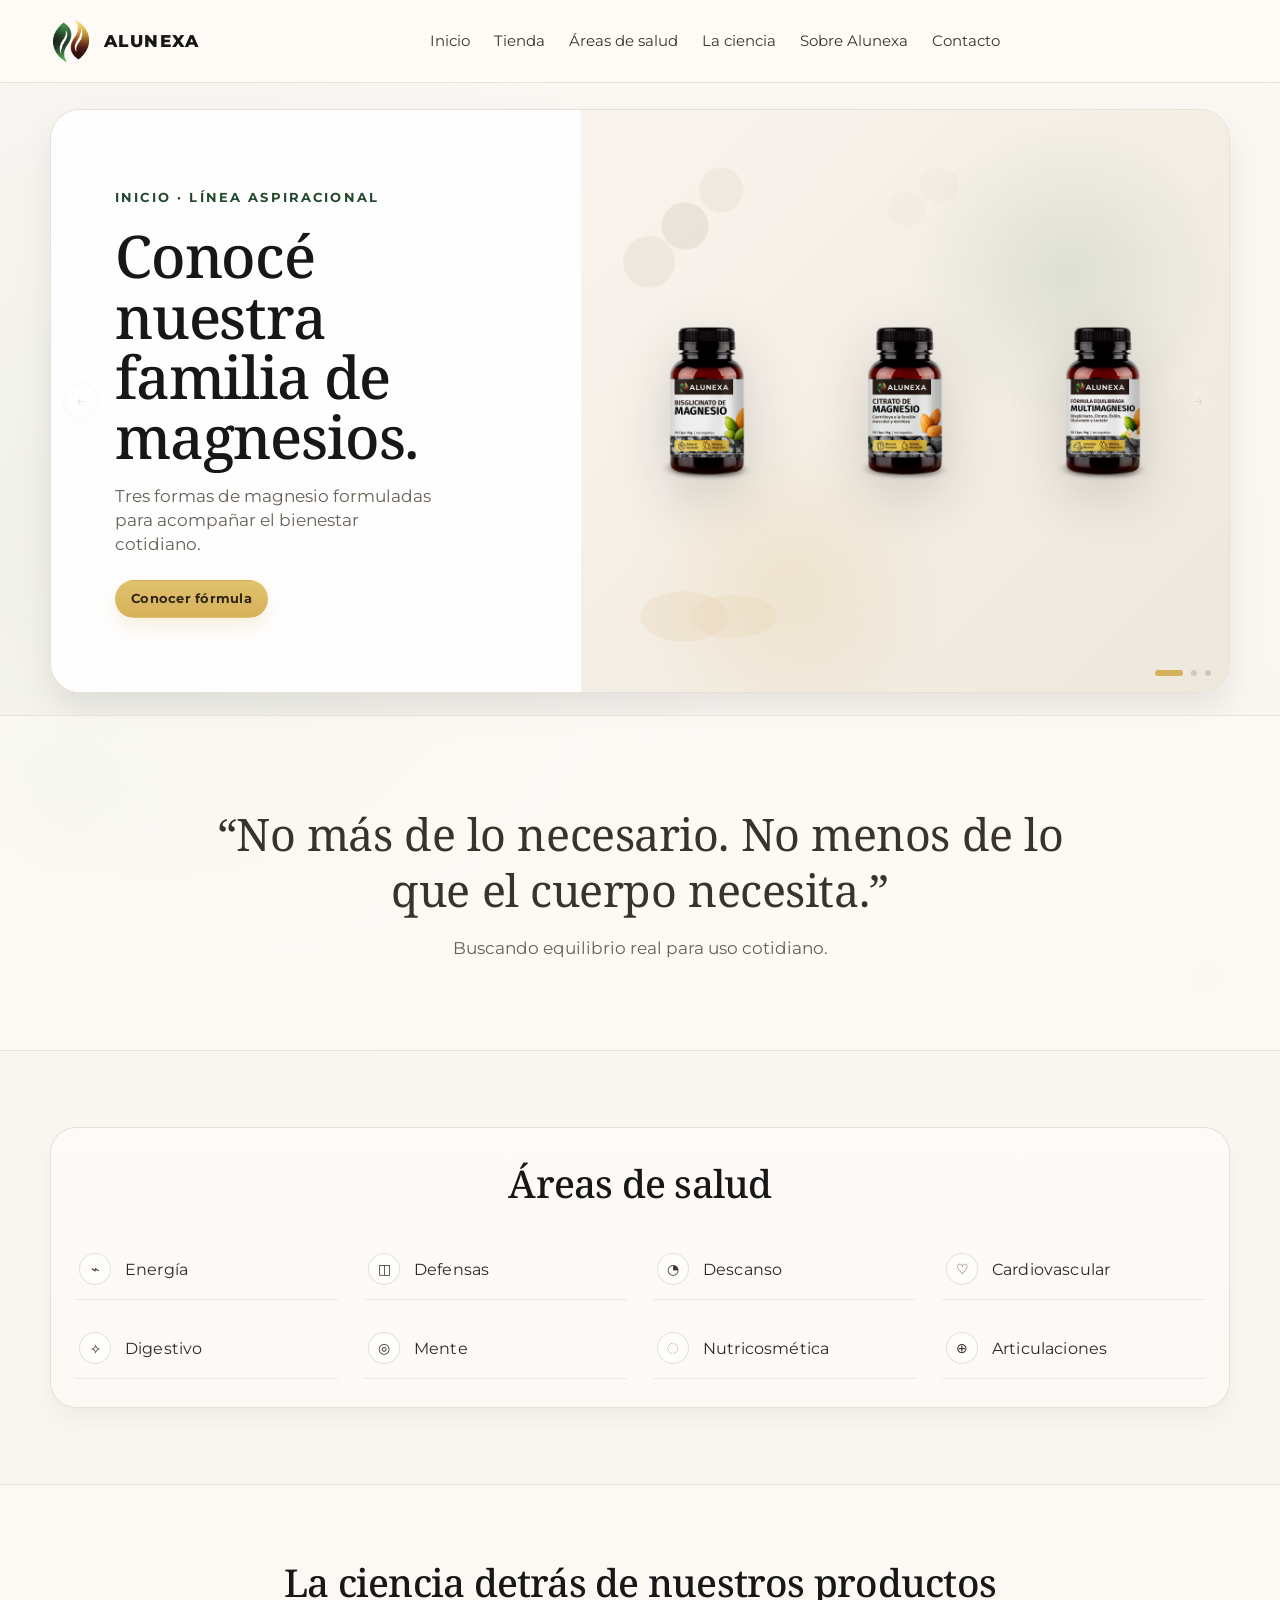
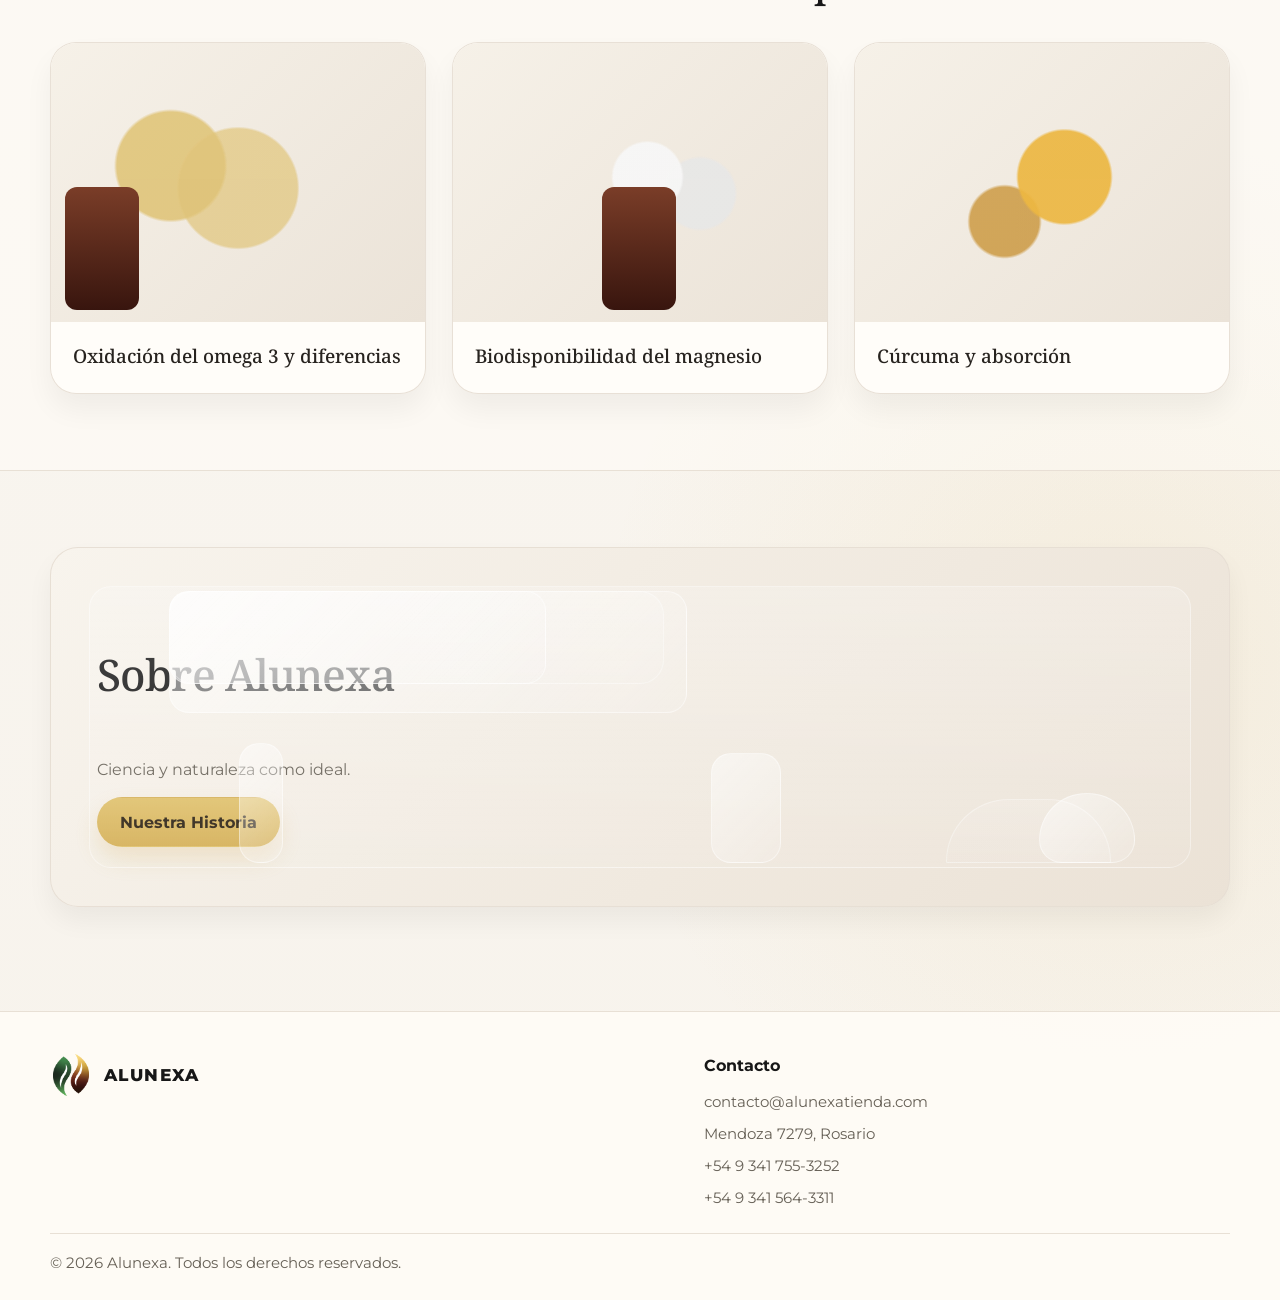
==== commit 8a930c92: "Reemplaza logo con Recurso 1.png (fondo transparente) Co-Authored-By: Claude Sonnet 4.6 <noreply@ant" ====
--- a/index.html
+++ b/index.html
@@ -10,13 +10,13 @@
   <meta property="og:url" content="https://alunexa-site.vercel.app/">
   <meta property="og:title" content="Alunexa — Ciencia y naturaleza">
   <meta property="og:description" content="Suplementos formulados con criterio. Ciencia y naturaleza para el bienestar cotidiano.">
-  <meta property="og:image" content="https://alunexa-site.vercel.app/assets/logo-alunexa.svg">
+  <meta property="og:image" content="https://alunexa-site.vercel.app/assets/logo-alunexa.png">
   <meta property="og:locale" content="es_AR">
   <meta property="og:site_name" content="Alunexa">
   <meta name="twitter:card" content="summary_large_image">
   <meta name="twitter:title" content="Alunexa — Ciencia y naturaleza">
   <meta name="twitter:description" content="Suplementos formulados con criterio. Ciencia y naturaleza para el bienestar cotidiano.">
-<link rel="icon" href="assets/logo-alunexa.svg" type="image/svg+xml">
+<link rel="icon" href="assets/logo-alunexa.png" type="image/png">
   <link rel="preconnect" href="https://fonts.googleapis.com">
   <link rel="preconnect" href="https://fonts.gstatic.com" crossorigin>
   <link href="https://fonts.googleapis.com/css2?family=Montserrat:wght@400;500;600;700&family=Noto+Sans:wght@400;500;600&family=Noto+Serif:wght@400;500;700&display=swap" rel="stylesheet">
@@ -28,7 +28,7 @@
   <header class="site-header">
     <div class="container header-inner">
       <a href="#inicio" class="brand" aria-label="Alunexa inicio">
-        <img class="brand-logo" src="assets/logo-alunexa.svg" alt="Logo Alunexa">
+        <img class="brand-logo" src="assets/logo-alunexa.png" alt="Logo Alunexa">
         <div class="brand-name">ALUNEXA</div>
       </a>
 
@@ -256,7 +256,7 @@
       <div class="footer-grid footer-grid-2">
         <div class="footer-brand">
           <div class="brand">
-            <img class="brand-logo" src="assets/logo-alunexa.svg" alt="Logo Alunexa">
+            <img class="brand-logo" src="assets/logo-alunexa.png" alt="Logo Alunexa">
             <div class="brand-name">ALUNEXA</div>
           </div>
         </div>
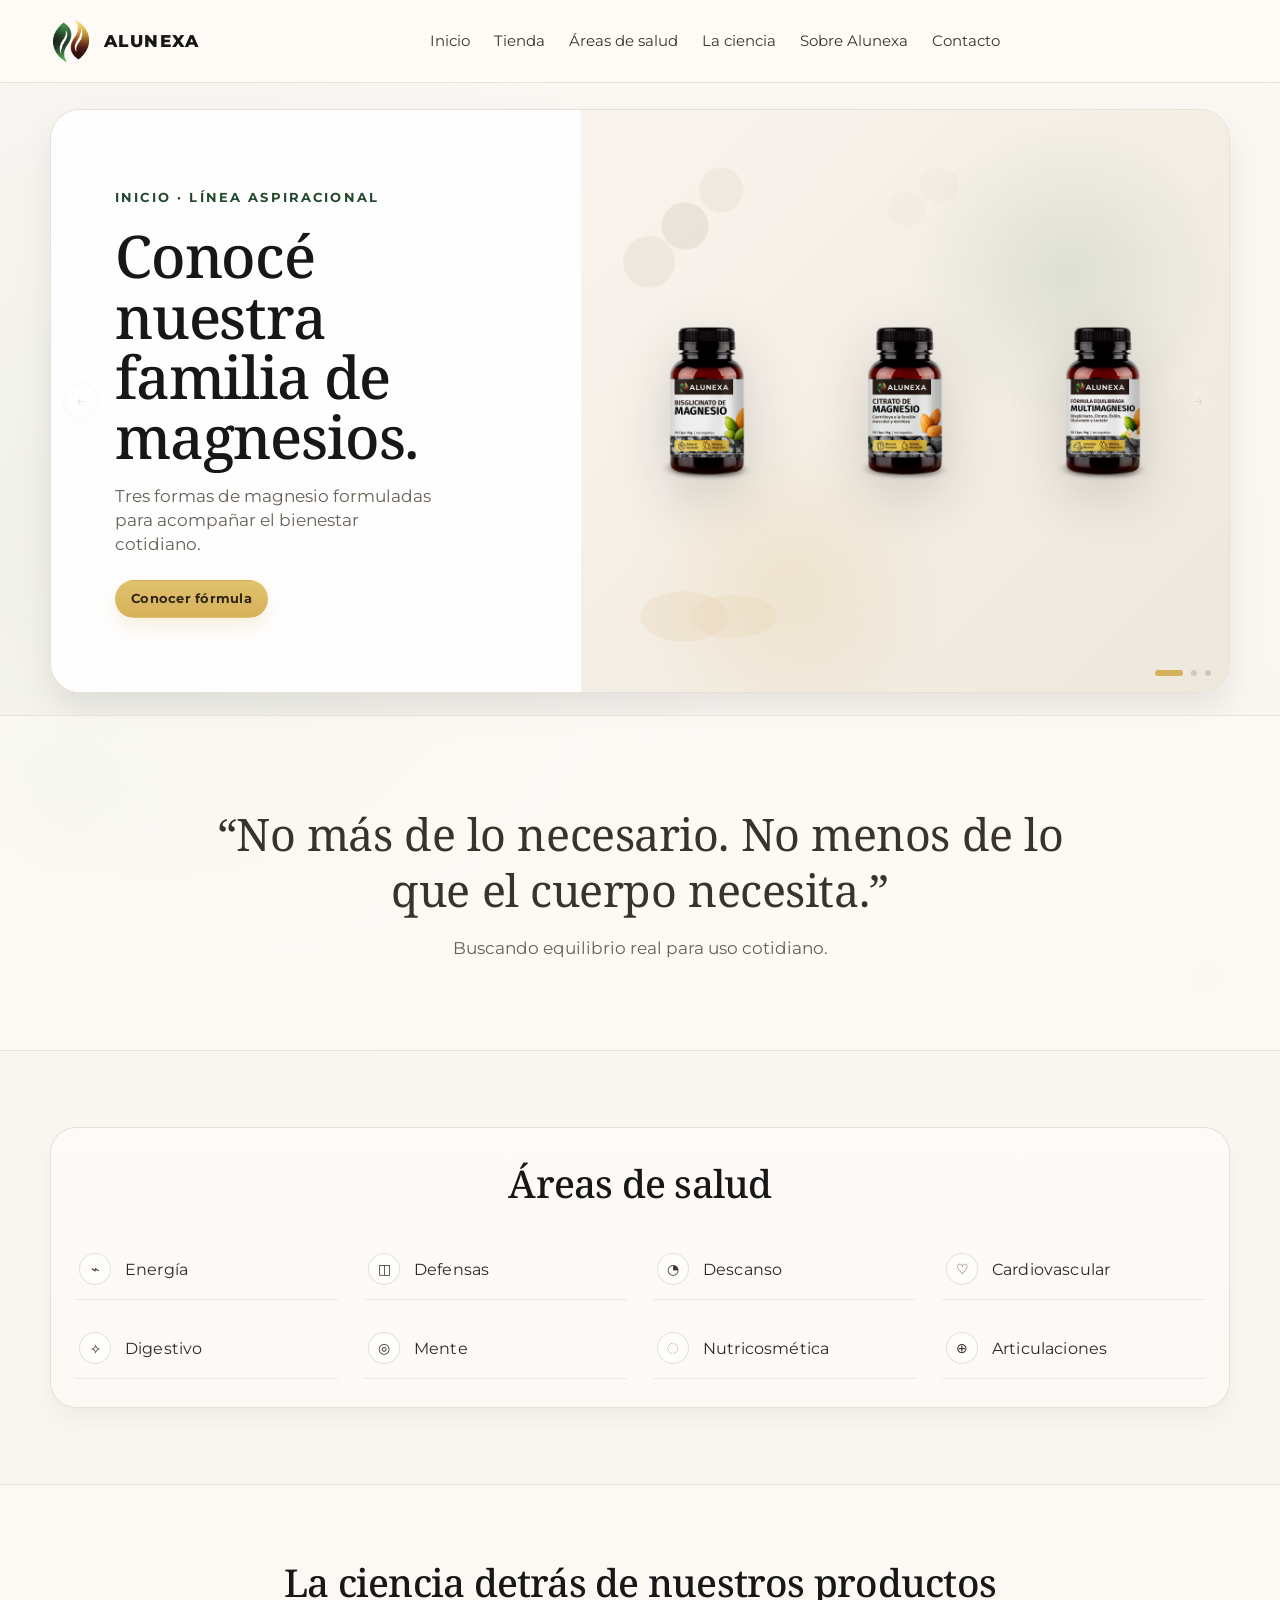
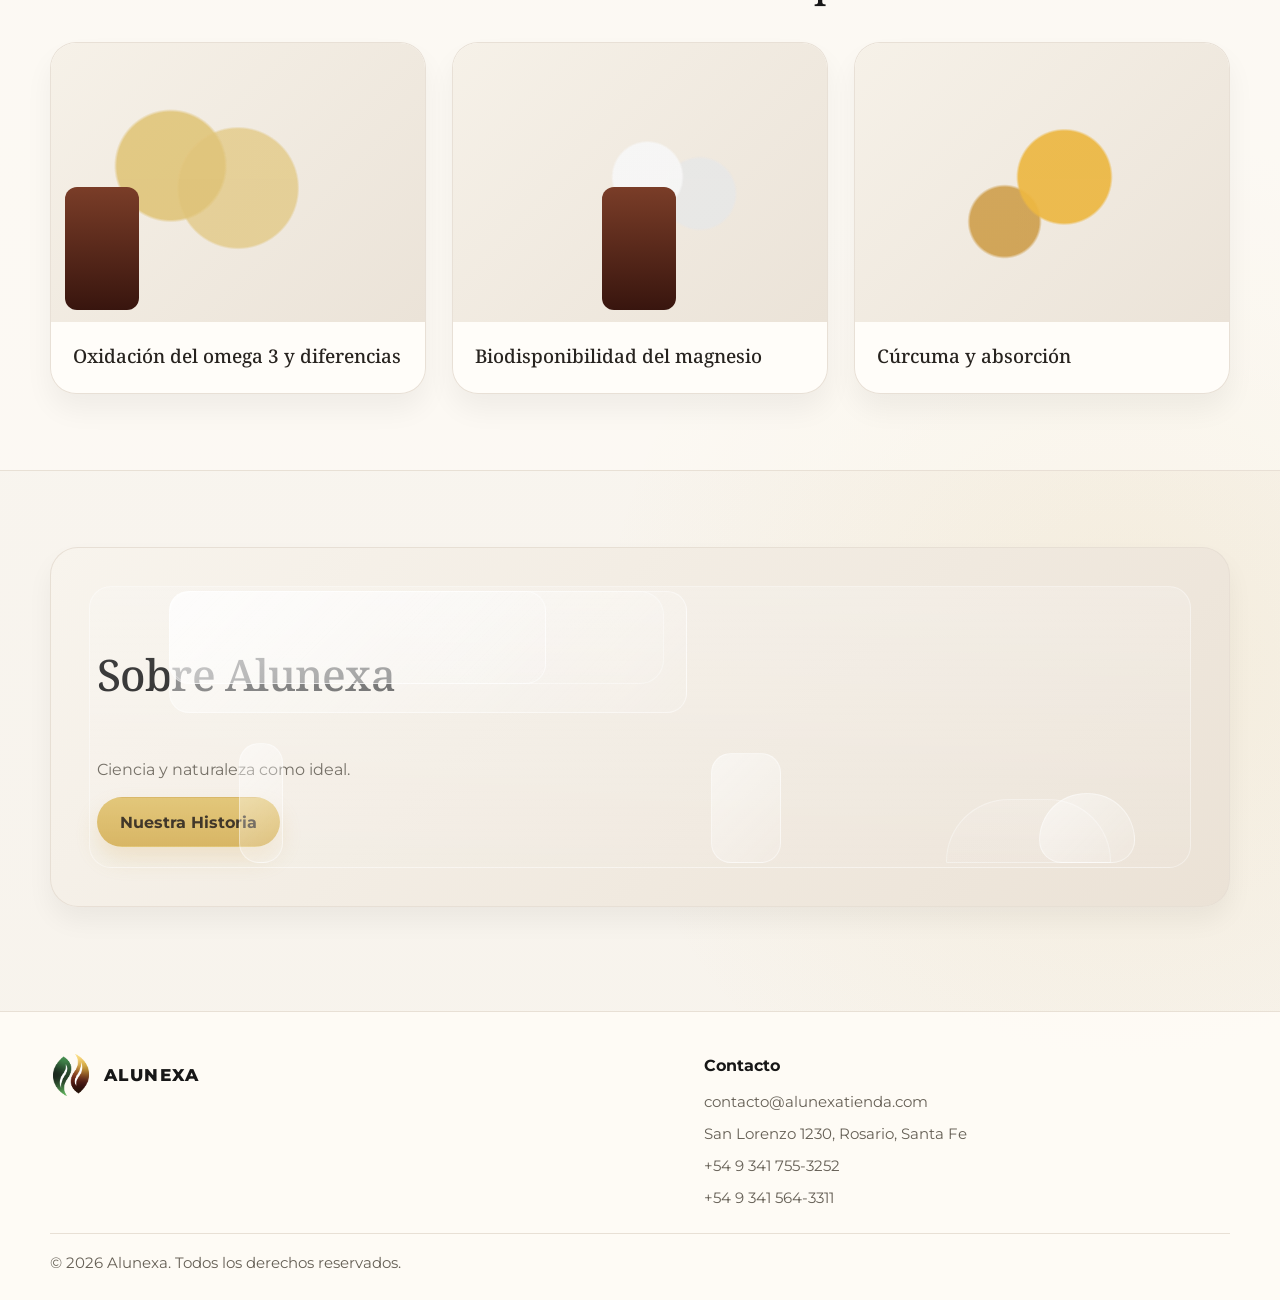
==== commit 81cbe6a4: "Actualiza dirección a San Lorenzo 1230, Rosario, Santa Fe Co-Authored-By: Claude Sonnet 4.6 <noreply" ====
--- a/index.html
+++ b/index.html
@@ -265,7 +265,7 @@
           <h4>Contacto</h4>
           <div class="footer-links">
             <a href="mailto:contacto@alunexatienda.com">contacto@alunexatienda.com</a>
-            <span>Mendoza 7279, Rosario</span>
+            <span>San Lorenzo 1230, Rosario, Santa Fe</span>
             <a href="tel:+5493417553252">+54 9 341 755-3252</a>
             <a href="tel:+5493415643311">+54 9 341 564-3311</a>
           </div>
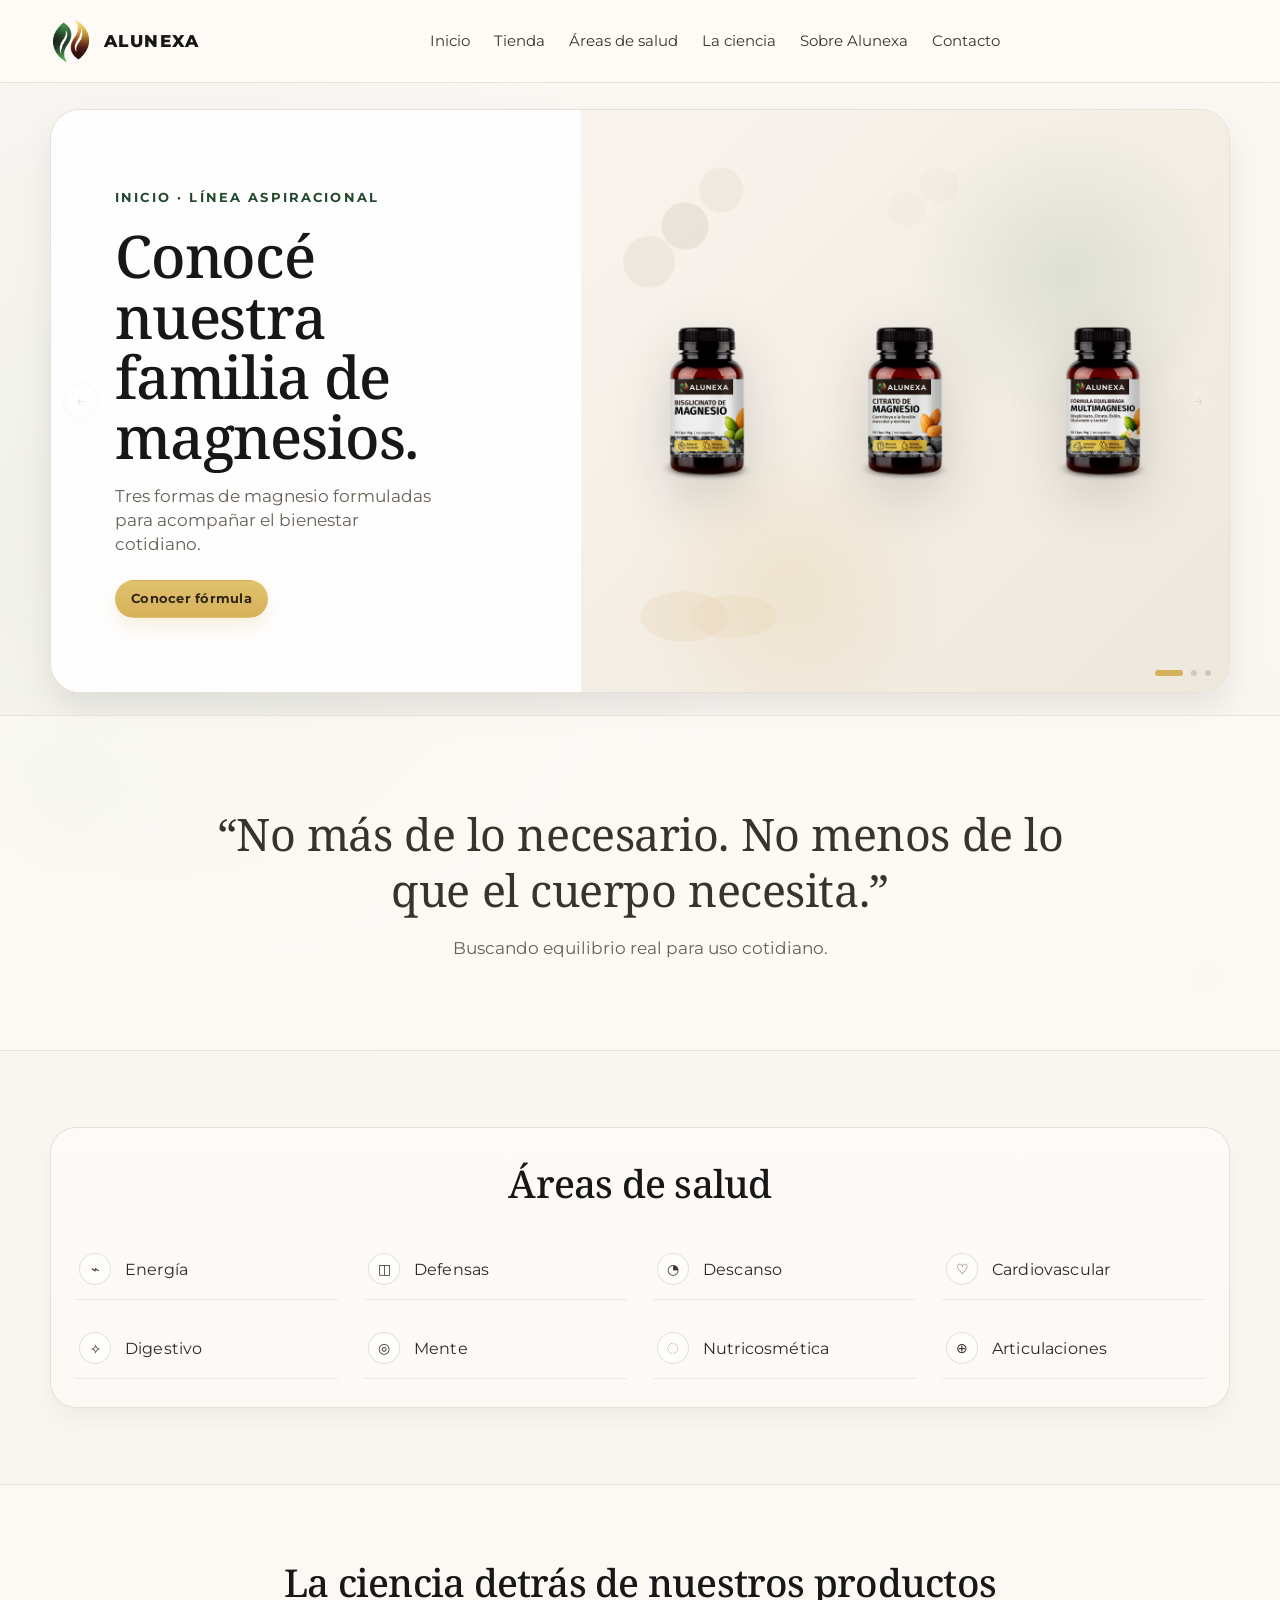
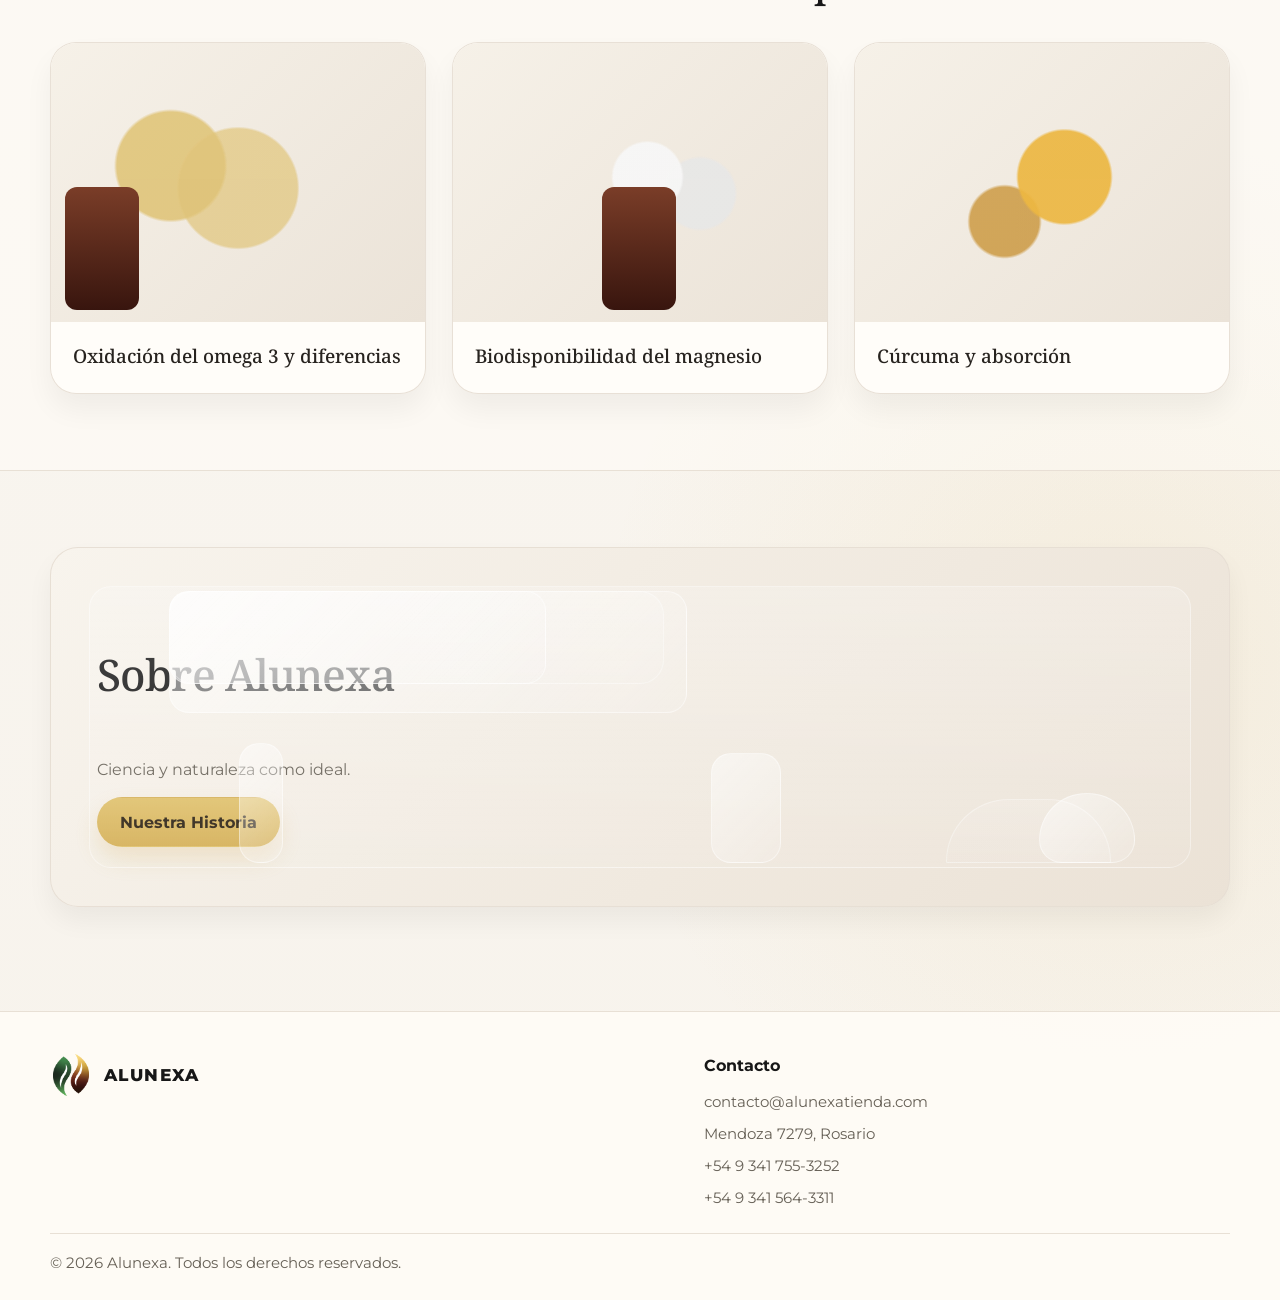
==== commit f33af167: "Revierte dirección y mapa (equivocación de proyecto) Co-Authored-By: Claude Sonnet 4.6 <noreply@anth" ====
--- a/index.html
+++ b/index.html
@@ -265,7 +265,7 @@
           <h4>Contacto</h4>
           <div class="footer-links">
             <a href="mailto:contacto@alunexatienda.com">contacto@alunexatienda.com</a>
-            <span>San Lorenzo 1230, Rosario, Santa Fe</span>
+            <span>Mendoza 7279, Rosario</span>
             <a href="tel:+5493417553252">+54 9 341 755-3252</a>
             <a href="tel:+5493415643311">+54 9 341 564-3311</a>
           </div>
